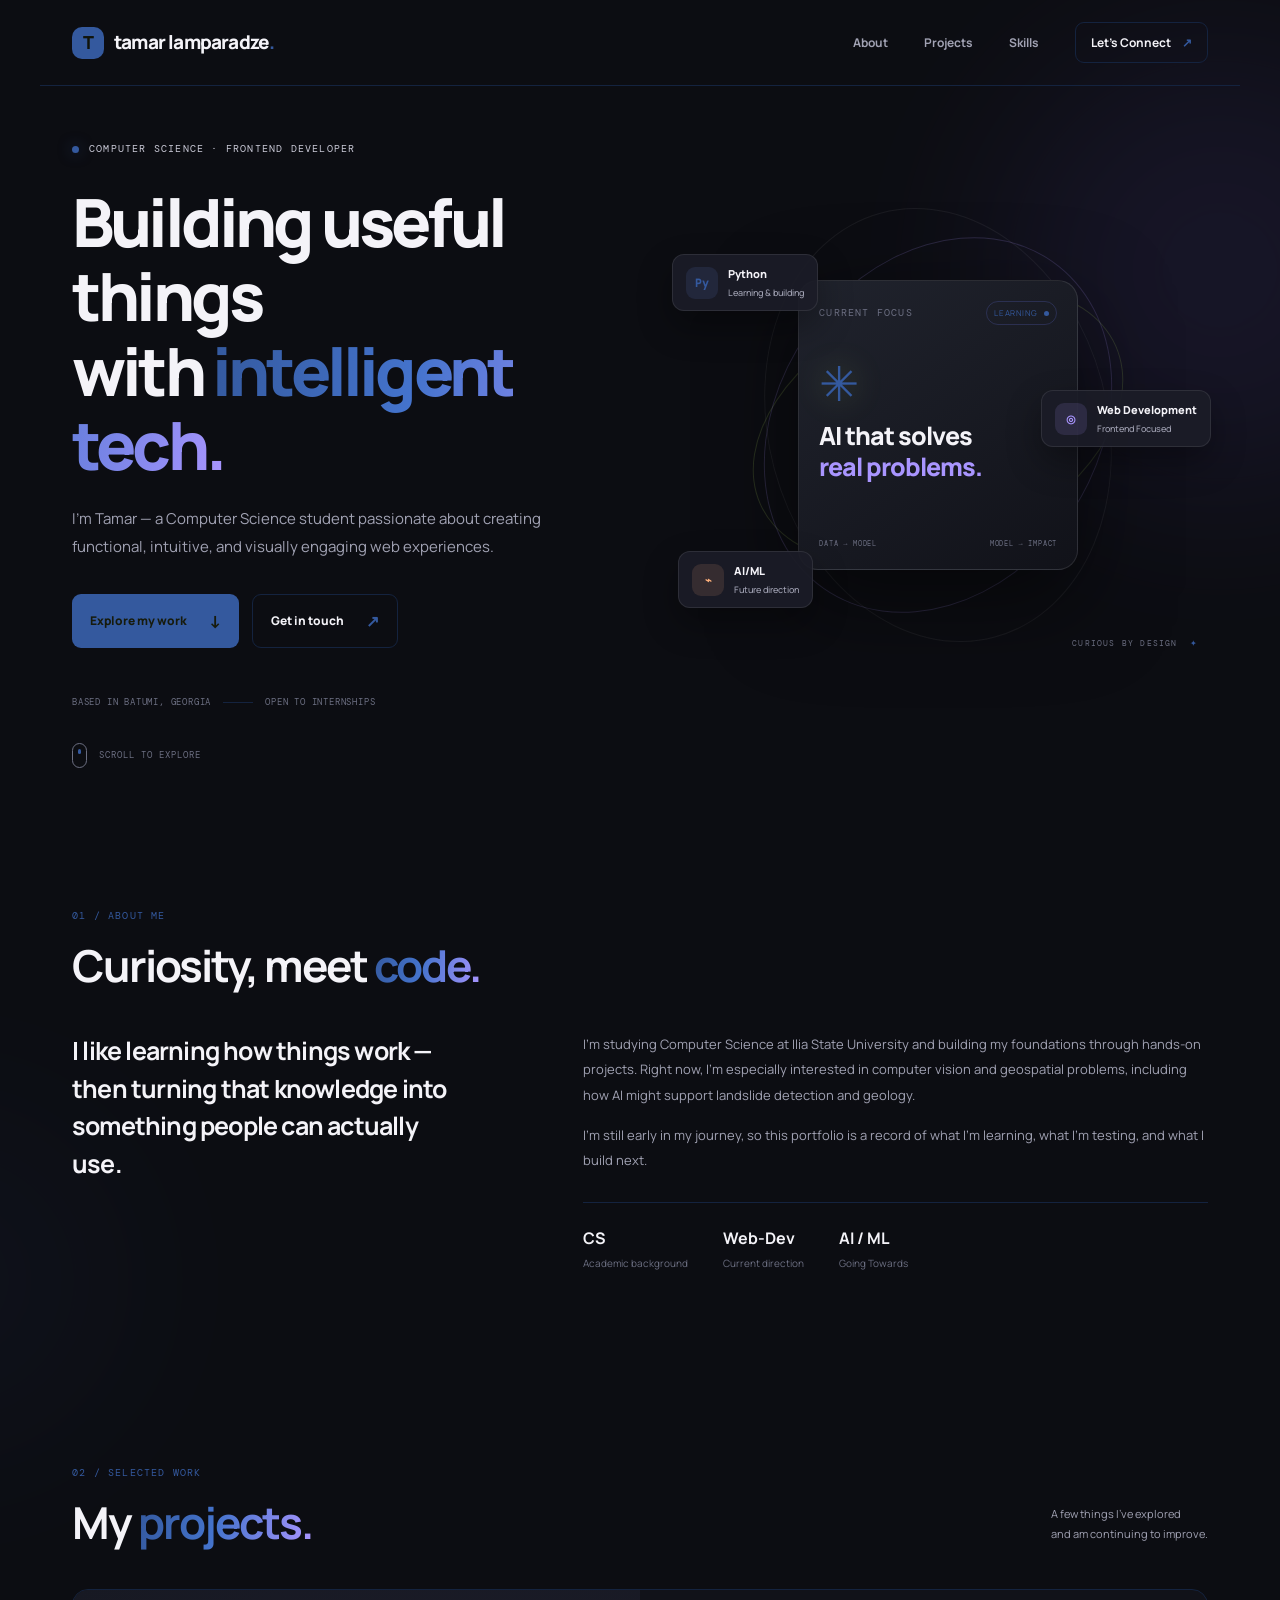
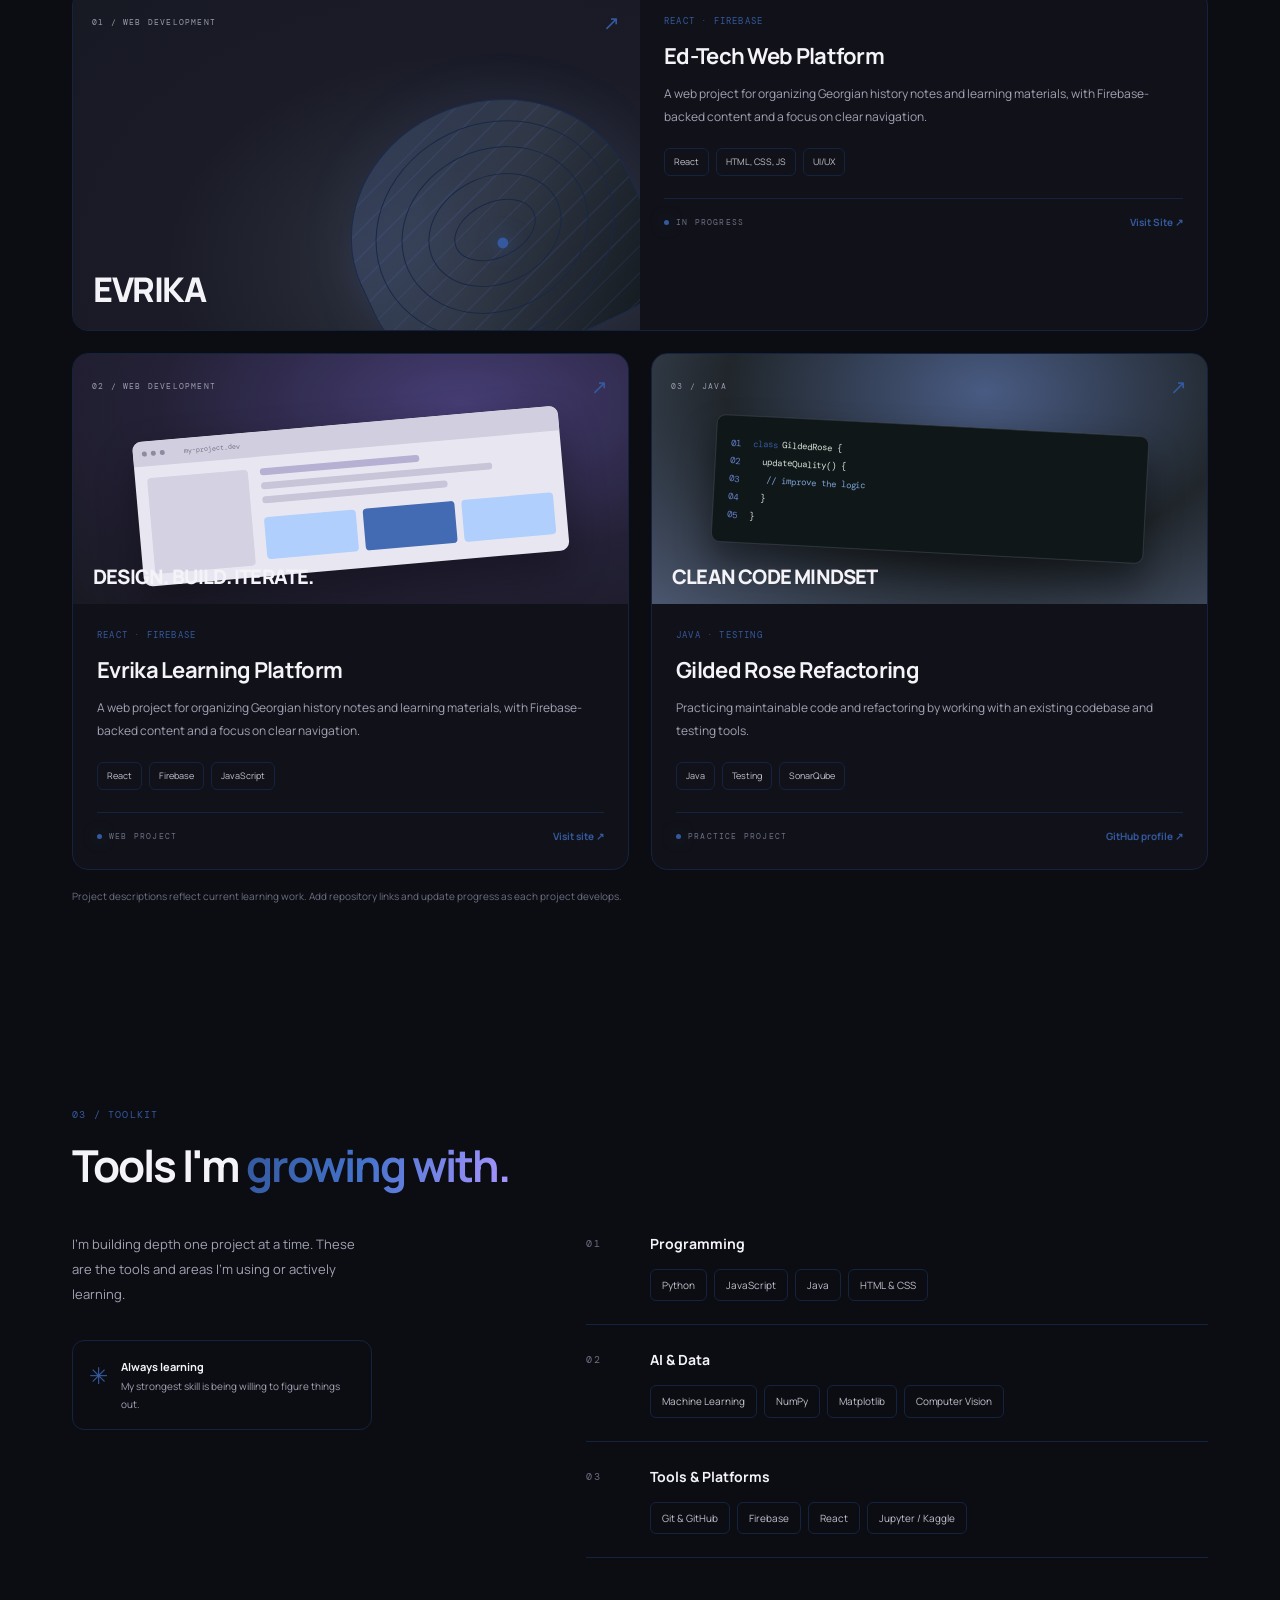
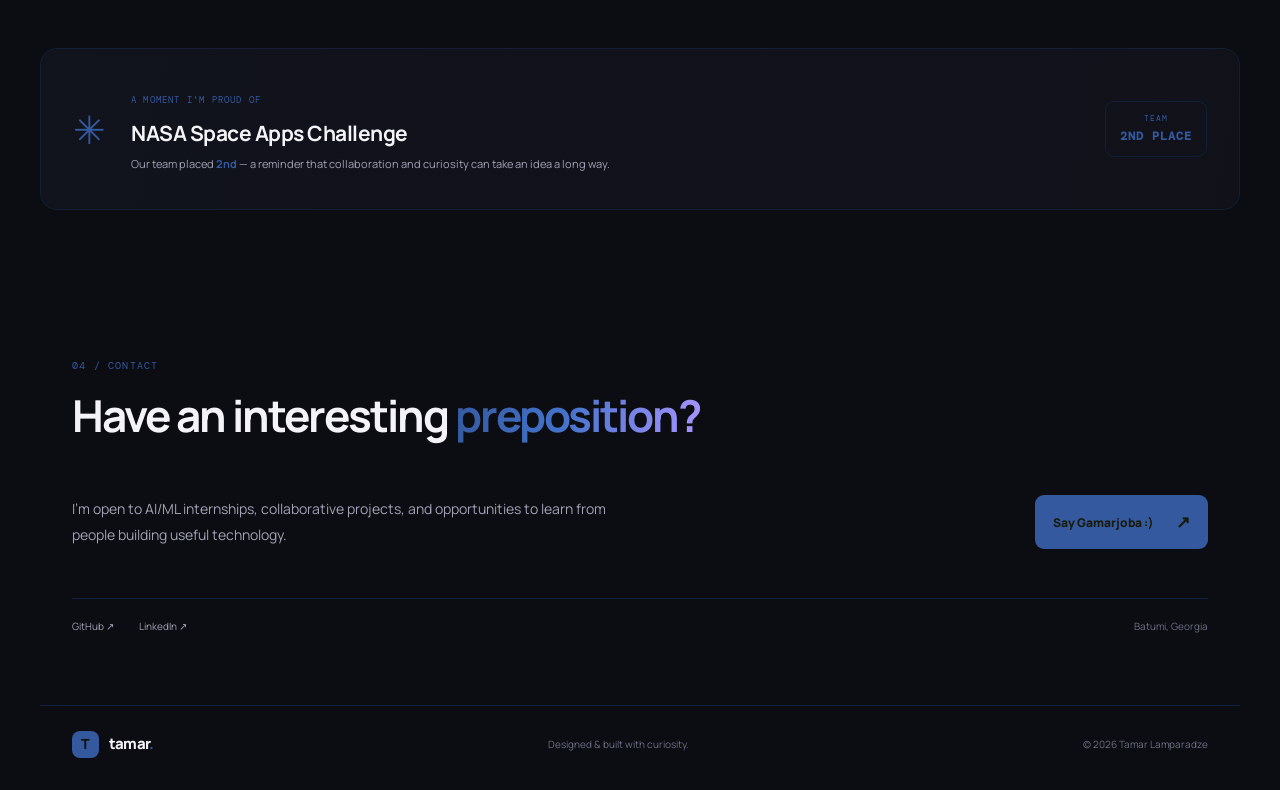
==== index.html @ fa21d1dc "first commit" ====
<!DOCTYPE html>
<html lang="en">
<head>
  <meta charset="UTF-8" />
  <meta name="viewport" content="width=device-width, initial-scale=1.0" />
  <meta name="description" content="Portfolio of Tamar Lamparadze — Computer Science student exploring AI, machine learning, and geospatial applications." />
  <title>Tamar Lamparadze Portfolio</title>
  <link rel="preconnect" href="https://fonts.googleapis.com">
  <link rel="preconnect" href="https://fonts.gstatic.com" crossorigin>
  <link href="https://fonts.googleapis.com/css2?family=DM+Mono:wght@400;500&family=Manrope:wght@400;500;600;700;800&display=swap" rel="stylesheet">
  <link rel="stylesheet" href="style.css" />
  <script src="script.js" defer></script>
</head>
<body>
  <div class="page-glow glow-one"></div>
  <div class="page-glow glow-two"></div>
  <header class="site-header">
    <a class="brand" href="#home" aria-label="Tamar Lamparadze home"><span class="brand-mark">T</span><span>tamar lamparadze<span class="brand-dot">.</span></span></a>
    <button class="menu-toggle" aria-label="Toggle navigation" aria-expanded="false">☰</button>
    <nav class="nav-links" aria-label="Main navigation">
      <a href="#about">About</a>
      <a href="#projects">Projects</a>
      <a href="#skills">Skills</a>
      <a href="#contact" class="nav-contact">Let's Connect <span>↗</span></a>
    </nav>
  </header>

  <main>
    <section class="hero section-wrap" id="home">
      <div class="hero-copy">
        <div class="eyebrow"><span class="status-dot"></span> COMPUTER SCIENCE · FRONTEND DEVELOPER </div>
        <h1>Building useful things<br>with <span class="gradient-text">intelligent tech.</span></h1>
        <p class="hero-description">I'm Tamar — a Computer Science student passionate about creating functional, intuitive, and visually engaging web experiences.</p>
        <div class="hero-actions">
          <a class="button button-primary" href="#projects">Explore my work <span>↓</span></a>
          <a class="button button-quiet" href="#contact">Get in touch <span>↗</span></a>
        </div>
        <div class="hero-meta"><span>BASED IN BATUMI, GEORGIA</span><span class="meta-line"></span><span>OPEN TO INTERNSHIPS</span></div>
      </div>
      <div class="hero-visual" aria-label="Abstract AI-inspired illustration">
        <div class="orbit orbit-a"></div><div class="orbit orbit-b"></div><div class="orbit orbit-c"></div>
        <div class="core-card">
          <div class="core-top"><span class="tiny-label">CURRENT FOCUS</span><span class="live-pill">LEARNING <i></i></span></div>
          <div class="core-symbol">✳</div>
          <div class="core-title">AI that solves<br><span>real problems.</span></div>
          <div class="core-bottom"><span>DATA → MODEL</span><span>MODEL → IMPACT</span></div>
        </div>
        <div class="float-tag tag-python"><span class="tag-icon">Py</span><span>Python<small>Learning & building</small></span></div>
        <div class="float-tag tag-ml"><span class="tag-icon tag-purple">◎</span><span>Web Development<small>Frontend Focused</small></span></div>
        <div class="float-tag tag-geo"><span class="tag-icon tag-orange">⌁</span><span>AI/ML<small>Future direction</small></span></div>
        <div class="visual-caption">CURIOUS BY DESIGN <span>✦</span></div>
      </div>
      <a class="scroll-cue" href="#about"><span></span> SCROLL TO EXPLORE</a>
    </section>

    <section class="about section-wrap section-block" id="about">
      <div class="section-heading"><span class="section-index">01 / ABOUT ME</span><h2>Curiosity, meet <span class="gradient-text">code.</span></h2></div>
      <div class="about-grid">
        <p class="about-lead">I like learning how things work — then turning that knowledge into something people can actually use.</p>
        <div class="about-detail">
          <p>I'm studying Computer Science at Ilia State University and building my foundations through hands-on projects. Right now, I'm especially interested in computer vision and geospatial problems, including how AI might support landslide detection and geology.</p>
          <p>I'm still early in my journey, so this portfolio is a record of what I'm learning, what I'm testing, and what I build next.</p>
          <div class="about-facts">
            <div>
              <strong>CS</strong>
              <span>Academic background</span>
            </div>
            <div>
              <strong>Web-Dev</strong>
              <span>Current direction</span>
            </div>
            <div>
              <strong>AI / ML</strong>
              <span>Going Towards</span>
            </div>
          </div>
        </div>
      </div>
    </section>

    <section class="projects section-wrap section-block" id="projects">
      <div class="section-heading heading-row">
        <div>
          <span class="section-index">02 / SELECTED WORK</span>
          <h2>My <span class="gradient-text">projects.</span>
          </h2>
        </div>
        <span class="heading-note">A few things I've explored<br>and am continuing to improve.</span>
      </div>
      <div class="project-grid">
        <article class="project-card project-featured">
          <div class="project-art landslide-art">
            <div class="art-top">
              <span>01 / WEB DEVELOPMENT</span>
              <span class="art-icon">↗</span>
            </div>
            <div class="terrain">
              <span></span><span></span><span></span><span></span><div class="terrain-pin">●</div></div>
            <div class="art-label">EVRIKA</div>
          </div>
          <div class="project-content">
            <div class="project-type">REACT · FIREBASE</div>
          <h3>Ed-Tech Web Platform</h3>
          <p>A web project for organizing Georgian history notes and learning materials, with Firebase-backed content and a focus on clear navigation.</p>
          <div class="chips">
            <span>React</span>
            <span>HTML, CSS, JS</span>
            <span>UI/UX</span>
          </div>
          <div class="project-footer">
            <span class="project-status"><i></i> IN PROGRESS</span>
            <a href="https://evrika.com.ge/" target="_blank" rel="noreferrer">Visit Site ↗</a>
          </div>
        </div>
        </article>
        <article class="project-card">
          <div class="project-art web-art">
            <div class="art-top">
              <span>02 / WEB DEVELOPMENT</span>
              <span class="art-icon">↗</span>
            </div>
            <div class="browser-mock">
              <div class="browser-bar"><i></i><i></i><i></i><span>my-project.dev</span>
              </div>
              <div class="browser-body">
                <div class="browser-side">
                </div><div class="browser-main"><b></b><b></b><b></b><div class="browser-blocks"><i></i><i></i><i></i></div></div>
              </div>
            </div>
            <div class="art-label small-art-label">DESIGN. BUILD. ITERATE.</div></div>
          <div class="project-content"><div class="project-type">REACT · FIREBASE</div><h3>Evrika Learning Platform</h3><p>A web project for organizing Georgian history notes and learning materials, with Firebase-backed content and a focus on clear navigation.</p><div class="chips"><span>React</span><span>Firebase</span><span>JavaScript</span></div><div class="project-footer"><span class="project-status"><i></i> WEB PROJECT</span><a href="https://evrika.com.ge" target="_blank" rel="noreferrer">Visit site ↗</a></div></div>
        </article>
        <article class="project-card">
          <div class="project-art code-art"><div class="art-top"><span>03 / JAVA</span><span class="art-icon">↗</span></div><div class="code-window"><div><span>01</span> <b>class</b> GildedRose {</div><div><span>02</span> &nbsp; updateQuality() {</div><div><span>03</span> &nbsp;&nbsp; // improve the logic</div><div><span>04</span> &nbsp; }</div><div><span>05</span> }</div></div><div class="art-label small-art-label">CLEAN CODE MINDSET</div></div>
          <div class="project-content"><div class="project-type">JAVA · TESTING</div><h3>Gilded Rose Refactoring</h3><p>Practicing maintainable code and refactoring by working with an existing codebase and testing tools.</p><div class="chips"><span>Java</span><span>Testing</span><span>SonarQube</span></div><div class="project-footer"><span class="project-status"><i></i> PRACTICE PROJECT</span><a href="https://github.com" target="_blank" rel="noreferrer">GitHub profile ↗</a></div></div>
        </article>
      </div>
      <p class="project-disclaimer">Project descriptions reflect current learning work. Add repository links and update progress as each project develops.</p>
    </section>

    <section class="skills section-wrap section-block" id="skills">
      <div class="section-heading"><span class="section-index">03 / TOOLKIT</span><h2>Tools I'm <span class="gradient-text">growing with.</span></h2></div>
      <div class="skills-layout">
        <div class="skill-intro"><p>I'm building depth one project at a time. These are the tools and areas I'm using or actively learning.</p><div class="skill-note"><span>✳</span><p><strong>Always learning</strong><br>My strongest skill is being willing to figure things out.</p></div></div>
        <div class="skill-groups">
          <div class="skill-group"><span class="skill-number">01</span><div><h3>Programming</h3><div class="skill-list"><span>Python</span><span>JavaScript</span><span>Java</span><span>HTML & CSS</span></div></div></div>
          <div class="skill-group"><span class="skill-number">02</span><div><h3>AI & Data</h3><div class="skill-list"><span>Machine Learning</span><span>NumPy</span><span>Matplotlib</span><span>Computer Vision</span></div></div></div>
          <div class="skill-group"><span class="skill-number">03</span><div><h3>Tools & Platforms</h3><div class="skill-list"><span>Git & GitHub</span><span>Firebase</span><span>React</span><span>Jupyter / Kaggle</span></div></div></div>
        </div>
      </div>
    </section>

    <section class="highlight section-wrap">
      <div class="highlight-star">✳</div><div><span class="section-index">A MOMENT I'M PROUD OF</span><h2>NASA Space Apps Challenge</h2><p>Our team placed <strong>2nd</strong> — a reminder that collaboration and curiosity can take an idea a long way.</p></div><div class="highlight-badge">TEAM<br><strong>2ND PLACE</strong></div>
    </section>

    <section class="contact section-wrap section-block" id="contact">
      <div class="section-heading">
        <span class="section-index">04 / CONTACT</span>
        <h2>Have an interesting <span class="gradient-text">preposition?</span></h2></div>
      <div class="contact-row">
        <p>I'm open to AI/ML internships, collaborative projects, and opportunities to learn from people building useful technology.</p>
        <a class="button button-primary" id="email-link" href="mailto:YOUR_EMAIL@example.com">Say Gamarjoba :) <span>↗</span></a>
      </div>
      <div class="contact-links">
        <a href="https://github.com/J1bomng0" target="_blank" rel="noreferrer">GitHub ↗</a>
        <a href="linkedin.com/in/tamar-lamparadze-7714b3297" target="_blank" rel="noreferrer">LinkedIn ↗</a>
        <span>Batumi, Georgia</span>
      </div>
    </section>
  </main>
  <footer class="site-footer">
    <a class="brand" href="#home">
      <span class="brand-mark">T</span>
      <span>tamar<span class="brand-dot">.</span></span>
    </a>
    <span>Designed & built with curiosity.</span>
    <span>© <span id="year"></span> Tamar Lamparadze</span>
  </footer>
</body>
</html>
---- style.css ----
:root{
    --bg:#0c0d12;
    --panel:#14161e;
    --panel2:#191b25;
    --text:#f4f3f8;
    --muted:#a1a2b3;
    --faint:#6c6f82;
    --line:#14233f;
    --lime:#34599e;
    --purple:#a995ff;
    --orange:#ffb17c;
    --font:'Manrope',sans-serif;
    --mono:'DM Mono',monospace
}

* {
    box-sizing:border-box
}

html{
    scroll-behavior:smooth;
    scroll-padding-top:90px
}

body{
    margin:0;
    background:var(--bg);
    color:var(--text);
    font-family:var(--font);
    line-height:1.65;
    overflow-x:hidden
}

a{
    color:inherit;
    text-decoration:none
}

.page-glow{
    position:absolute;
    pointer-events:none;
    filter:blur(90px);
    opacity:.12;
    border-radius:50%;
    z-index:-1
}

.glow-one{
    width:440px;
    height:440px;
    background:#6551bb;
    top:50px;
    right:-160px
}

.glow-two{
    width:360px;
    height:360px;
    background:#34599e;
    top:1100px;
    left:-230px;
    opacity:.06
}

.site-header{
    height:86px;
    max-width:1200px;
    padding:0 32px;
    margin:auto;
    display:flex;
    align-items:center;
    justify-content:space-between;
    border-bottom:1px solid var(--line);
    position:relative;
    z-index:5
}

.brand{
    display:flex;
    align-items:center;
    gap:10px;
    font-size:19px;
    font-weight:800;
    letter-spacing:-.8px
}

.brand-mark{
    display:grid;
    place-items:center;
    width:32px;
    height:32px;
    background:var(--lime);
    color:#11140a;
    border-radius:10px;
    font-size:18px
}

.brand-dot{
    color:var(--lime)
}

.nav-links{
    display:flex;
    align-items:center;
    gap:36px;
    font-size:12px;
    color:var(--muted);
    font-weight:700
}

.nav-links a{
    transition:color .2s
}

.nav-links a:hover,.contact-links a:hover{
    color:var(--lime)
}

.nav-contact{
    padding:10px 15px;
    border:1px solid var(--line);
    border-radius:9px;
    color:var(--text)!important
}

.nav-contact span{
    color:var(--lime);
    margin-left:9px
}

.menu-toggle{
    display:none;
    background:none;
    color:white;
    border:0;
    font-size:23px
}

.section-wrap{
    max-width:1200px;
    margin:0 auto;
    padding-left:32px;
    padding-right:32px
}

.hero{
    min-height:660px;
    display:grid;
    grid-template-columns:1.05fr .95fr;
    align-items:center;
    position:relative;
    padding-top:55px;
    padding-bottom:85px
}

.eyebrow,.section-index,.hero-meta,.tiny-label,.core-bottom,.visual-caption,.art-top,.project-type,.project-status,.skill-number{
    font-family:var(--mono);
    font-size:10px;
    letter-spacing:1.2px
}

.eyebrow{
    display:flex;
    align-items:center;
    gap:10px;
    color:#c8c8d5
}

.status-dot,.project-status i{
    width:7px;
    height:7px;
    border-radius:50%;
    background:var(--lime);
    display:inline-block;
    box-shadow:0 0 14px #1d3157;
}

.hero h1{
    font-size:clamp(43px,5.2vw,69px);
    line-height:1.12;
    letter-spacing:-3.8px;
    margin:27px 0 22px;
    font-weight:800
}

.gradient-text{
    background:linear-gradient(100deg,var(--lime),#4473cc 45%,var(--purple));
    -webkit-background-clip:text;
    background-clip:text;
    color:transparent
}

.hero-description{
    max-width:520px;
    color:var(--muted);
    font-size:15px;
    line-height:1.9
}

.hero-actions{
    display:flex;
    gap:13px;
    margin-top:32px
}

.button{
    display:inline-flex;
    align-items:center;
    justify-content:center;
    gap:22px;
    padding:13px 18px;
    border-radius:9px;
    font-size:12px;
    font-weight:800;
    transition:transform .2s,background .2s
}

.button:hover{
    transform:translateY(-3px)
}

.button-primary{
    background:var(--lime);
    color:#171b0c
}

.button-primary span{
    font-size:17px
}

.button-quiet{
    border:1px solid var(--line);
    color:var(--text)
}

.button-quiet span{
    color:var(--lime);
    font-size:16px
}

.hero-meta{
    display:flex;
    align-items:center;
    gap:12px;
    color:var(--faint);
    margin-top:47px;
    font-size:9px;
    letter-spacing:.8px
}

.meta-line{
    width:30px;
    height:1px;
    background:var(--line)
}

.hero-visual{
    height:450px;
    position:relative;
    display:grid;
    place-items:center
}

.orbit{
    position:absolute;
    border:1px solid rgba(201,243,107,.15);
    border-radius:50%;
    transform:rotate(-24deg)
}

.orbit-a{
    width:390px;
    height:250px
}

.orbit-b{
    width:320px;
    height:400px;
    transform:rotate(35deg);
    border-color:rgba(169,149,255,.18)
}

.orbit-c{
    width:440px;
    height:340px;
    transform:rotate(75deg);
    border-color:rgba(255,255,255,.06)
}

.core-card{
    position:relative;
    z-index:1;
    width:280px;
    height:290px;
    padding:20px;
    background:linear-gradient(145deg,#20232d,#111219);
    border:1px solid #ffffff1a;
    border-radius:20px;
    box-shadow:0 30px 90px #0008;
    display:flex;
    flex-direction:column
}

.core-top,.core-bottom{
    display:flex;
    justify-content:space-between;
    align-items:center;
    color:var(--faint);
    font-size:8px;
    letter-spacing:.8px
}

.live-pill{
    color:var(--lime);
    border:1px solid #6b79f335;
    border-radius:20px;
    padding:4px 7px
}

.live-pill i{
    display:inline-block;
    width:5px;
    height:5px;
    background:var(--lime);
    border-radius:50%;
    margin-left:4px
}

.core-symbol{
    font-size:48px;
    color:var(--lime);
    line-height:1;
    margin-top:34px;
    text-shadow:0 0 35px #c9f36b50
}

.core-title{
    font-size:25px;
    line-height:1.25;
    font-weight:800;
    letter-spacing:-1px;
    margin-top:13px
}

.core-title span{
    color:var(--purple)
}

.core-bottom{
    margin-top:auto;
    font-size:7px
}

.float-tag{
    position:absolute;
    z-index:2;
    display:flex;
    align-items:center;
    gap:10px;
    padding:10px 13px;
    background:#1b1d27ed;
    border:1px solid #ffffff16;
    border-radius:12px;
    box-shadow:0 15px 35px #0005;
    font-size:11px;
    font-weight:800;
    white-space:nowrap
}

.float-tag small {
     display:block;
    font-size:9px;
    color:var(--muted);
    font-weight:500;
    margin-top:2px
}
.tag-icon {
     display:grid;
    place-items:center;
    width:32px;
    height:32px;
    border-radius:9px;
    background:#6b96f31c;
    color:var(--lime);
    font-family:var(--mono)
}
.tag-purple {
     background:#a995ff22;
    color:var(--purple)
}
.tag-orange {
    background:#ffb17c20;
    color:var(--orange)
}
.tag-python {
     top:54px;
    left:4px
}
.tag-ml {
     right:-3px;
    top:190px
}
.tag-geo {
     bottom:42px;
    left:10px
}
.visual-caption {
     position:absolute;
    bottom:0;
    right:10px;
    color:var(--faint);
    font-size:8px
}
.visual-caption span {
     color:var(--lime);
    margin-left:6px
}
.scroll-cue {
    position:absolute;
    bottom:27px;
    left:32px;
    display:flex;
    align-items:center;
    gap:12px;
    font:9px var(--mono);
    letter-spacing:1px;
    color:var(--faint)
}
.scroll-cue span {
    height:25px;
    width:15px;
    border:1px solid #6c6f82;
    border-radius:10px;
    position:relative
}
.scroll-cue span:after {
    content:"";
    position:absolute;
    top:5px;
    left:5px;
    width:3px;
    height:5px;
    background:var(--lime);
    border-radius:2px
}
.section-block {
    padding-top:105px;
    padding-bottom:80px
}
.section-heading {
    margin-bottom:40px
}
.section-index {
    color:var(--lime);
    font-size:10px
}
.section-heading h2 {
    font-size:clamp(30px,4vw,44px);
    letter-spacing:-2px;
    line-height:1.2;
    margin:13px 0 0
}
.about-grid {
    display:grid;
    grid-template-columns:.8fr 1.2fr;
    gap:95px
}
.about-lead {
    font-size:25px;
    line-height:1.5;
    letter-spacing:-.8px;
    font-weight:700;
    margin:0;
    max-width:390px
}
.about-detail p,.skill-intro>p {
    font-size:13px;
    color:var(--muted);
    line-height:1.95;
    margin:0 0 15px
}
.about-facts {
    display:flex;
    gap:35px;
    margin-top:28px;
    padding-top:22px;
    border-top:1px solid var(--line)
}
.about-facts div {
    display:flex;
    flex-direction:column;
    gap:4px
}
.about-facts strong {
    font-size:16px
}
.about-facts span {
    font-size:10px;
    color:var(--faint)
}
.heading-row {
    display:flex;
    align-items:end;
    justify-content:space-between
}
.heading-note {
    font-size:11px;
    color:var(--muted);
    line-height:1.8;
    margin-bottom:5px
}
.project-grid {
    display:grid;
    grid-template-columns:repeat(2,minmax(0,1fr));
    gap:22px
}
.project-card {
    border:1px solid var(--line);
    background:#111219;
    border-radius:16px;
    overflow:hidden;
    transition:transform .25s,border-color .25s
}
.project-card:hover {
    transform:translateY(-5px);
    border-color:#1d3053;
}
.project-featured {
    grid-column:span 2;
    display:grid;
    grid-template-columns:1fr 1fr
}
.project-art {
    height:250px;
    position:relative;
    overflow:hidden;
    padding:19px;
    background:#191b24
}
.project-featured .project-art {
    height:100%;
    min-height:340px
}
.art-top {
    display:flex;
    align-items:center;
    justify-content:space-between;
    color:#999bad;
    font-size:8px;
    position:relative;
    z-index:2
}
.art-icon {
    font:20px var(--font);
    color:var(--lime)
}
.landslide-art {
    background:radial-gradient(ellipse at 70% 80%,#404863 0,#272b36 24%,#1a1b27 54%,#171923 100%)
}
.terrain {
    position:absolute;
    width:290px;
    height:260px;
    right:0;
    bottom:-30px;
    transform:rotate(-25deg);
    border:1px solid #1a2b4d;
    border-radius:48% 52% 20% 40%;
    background:repeating-linear-gradient(160deg,transparent 0 17px,#6b7ff318 18px 19px),linear-gradient(135deg,#6b96f335,#303847 50%,#11171b);
    box-shadow:0 0 60px #6b84f315
}
.terrain span {
    position:absolute;
    display:block;
    border:1px solid #192846;
    border-radius:50%;
    inset:22px
}
.terrain span:nth-child(2) {
    inset:48px
}
.terrain span:nth-child(3) {
    inset:75px
}
.terrain span:nth-child(4) {
    inset:101px
}
.terrain-pin {
    position:absolute;
    top:47%;
    left:48%;
    color:var(--lime);
    font-size:25px;
    text-shadow:0 0 20px var(--lime)
}
.art-label {
    position:absolute;
    bottom:22px;
    left:20px;
    font-size:30px;
    line-height:1.1;
    letter-spacing:-1.5px;
    font-weight:800
}
.project-featured .art-label {
    font-size:34px
}
.project-content {
    padding:24px
}
.project-type {
    color:var(--lime);
    font-size:9px
}
.project-content h3 {
    font-size:22px;
    letter-spacing:-.7px;
    margin:9px 0
}
.project-content p {
    font-size:12px;
    line-height:1.9;
    color:var(--muted);
    margin:0 0 19px
}
.chips,.skill-list {
    display:flex;
    gap:7px;
    flex-wrap:wrap
}
.chips span,.skill-list span {
    padding:6px 9px;
    border:1px solid var(--line);
    border-radius:6px;
    font-size:9px;
    color:#c0c1ce
}
.project-footer {
    border-top:1px solid var(--line);
    margin-top:22px;
    padding-top:15px;
    display:flex;
    align-items:center;
    justify-content:space-between;
    font-size:10px
}
.project-status {
    display:flex;
    align-items:center;
    gap:7px;
    color:var(--faint);
    font-size:8px
}
.project-status i {
    width:5px;
    height:5px
}
.project-footer a {
    color:var(--lime);
    font-weight:700
}
.web-art {
    background:radial-gradient(ellipse at 70% 20%,#463e75,#242137 55%,#191923)
}
.browser-mock {
    position:absolute;
    left:50%;
    top:54%;
    transform:translate(-50%,-45%) rotate(-5deg);
    width:77%;
    height:145px;
    border-radius:9px;
    background:#e8e7f1;
    box-shadow:0 18px 40px #0005;
    overflow:hidden
}
.browser-bar {
    height:25px;
    background:#d1cfdf;
    display:flex;
    align-items:center;
    gap:4px;
    padding:0 9px
}
.browser-bar i {
    height:5px;
    width:5px;
    border-radius:50%;
    background:#8d8ba0
}
.browser-bar span {
    font:7px var(--mono);
    color:#77758c;
    margin-left:15px
}
.browser-body {
    display:flex;
    height:calc(100% - 25px);
    padding:12px;
    gap:12px
}
.browser-side {
    width:25%;
    border-radius:4px;
    background:#d3d1e2
}
.browser-main {
    flex:1
}
.browser-main b {
    display:block;
    height:7px;
    width:55%;
    background:#b6b0d3;
    margin-bottom:7px;
    border-radius:5px
}
.browser-main b:nth-child(2) {
    width:80%;
    background:#c8c5d9
}
.browser-main b:nth-child(3) {
    width:64%;
    background:#c8c5d9
}
.browser-blocks {
    display:flex;
    gap:7px;
    margin-top:14px
}
.browser-blocks i {
    height:42px;
    flex:1;
    background:#b1cffc;
    border-radius:4px
}
.browser-blocks i:nth-child(2) {
    background:#436bb4;
}
.small-art-label {
    font-size:20px;
    letter-spacing:-.8px;
    bottom:16px
}
.code-art {
    background:radial-gradient(ellipse at 60% 15%,#495b83,#20262b 55%,#4b5770)
}
.code-window {
    position:absolute;
    left:50%;
    top:54%;
    transform:translate(-50%,-50%) rotate(3deg);
    width:78%;
    padding:18px 14px;
    background:#101718;
    border:1px solid #a9b8d530;
    border-radius:9px;
    box-shadow:0 20px 35px #0006;
    font:9px/2 var(--mono);
    color:#d7dfd9
}
.code-window span {
    color:#6681ce;
    margin-right:7px
}
.code-window b {
    color:var(--lime);
    font-weight:400
}
.code-window div:nth-child(3) {
    color:#7ca2d4
}
.project-disclaimer {
    font-size:10px;
    color:var(--faint);
    margin-top:18px
}
.skills-layout {
    display:grid;
    grid-template-columns:.8fr 1.2fr;
    gap:100px
}
.skill-intro>p {
    max-width:300px
}
.skill-note {
    display:flex;
    align-items:flex-start;
    gap:13px;
    margin-top:32px;
    padding:16px;
    border:1px solid var(--line);
    border-radius:12px;
    max-width:300px
}
.skill-note>span {
    color:var(--lime);
    font-size:23px
}
.skill-note p {
    margin:0;
    font-size:10px;
    color:var(--muted);
    line-height:1.8
}
.skill-note strong {
    font-size:11px;
    color:var(--text)
}
.skill-group {
    display:grid;
    grid-template-columns:50px 1fr;
    gap:14px;
    padding:23px 0;
    border-bottom:1px solid var(--line)
}
.skill-group:first-child {
    padding-top:0
}
.skill-number {
    color:var(--faint);
    padding-top:4px
}
.skill-group h3 {
    font-size:14px;
    margin:0 0 14px
}
.skill-list span {
    font-size:10px;
    padding:7px 11px
}
.highlight {
    display:flex;
    align-items:center;
    gap:25px;
    padding-top:35px;
    padding-bottom:35px;
    margin-top:10px;
    margin-bottom:35px;
    border:1px solid #121f36;
    border-radius:17px;
    background:linear-gradient(100deg,#6b84f30c,#a095ff08)
}
.highlight-star {
    font-size:39px;
    color:var(--lime)
}
.highlight .section-index {
    font-size:9px
}
.highlight h2 {
    font-size:21px;
    margin:5px 0;
    letter-spacing:-.5px
}
.highlight p {
    font-size:11px;
    color:var(--muted);
    margin:0
}
.highlight p strong {
    color:var(--lime)
}
.highlight-badge {
    margin-left:auto;
    border:1px solid #121f36;
    color:var(--lime);
    border-radius:9px;
    padding:10px 14px;
    text-align:center;
    font:8px/1.7 var(--mono);
    letter-spacing:1px;
    white-space:nowrap
}
.highlight-badge strong {
    font-size:12px
}
.contact {
    padding-bottom:70px
}
.contact-row {
    display:flex;
    align-items:center;
    justify-content:space-between;
    gap:30px
}
.contact-row p {
    font-size:14px;
    color:var(--muted);
    max-width:570px;
    line-height:1.9
}
.contact-links {
    display:flex;
    gap:25px;
    align-items:center;
    border-top:1px solid var(--line);
    margin-top:35px;
    padding-top:19px;
    font-size:10px;
    color:var(--muted)
}
.contact-links span {
    margin-left:auto;
    color:var(--faint)
}
.site-footer {
    max-width:1200px;
    margin:auto;
    padding:25px 32px 32px;
    border-top:1px solid var(--line);
    display:flex;
    align-items:center;
    justify-content:space-between;
    color:var(--faint);
    font-size:10px
}
.site-footer .brand {
    font-size:15px;
    color:var(--text)
}
.site-footer .brand-mark {
    width:27px;
    height:27px;
    font-size:14px;
    border-radius:8px
}
@media(max-width:850px) {
    .hero {
        grid-template-columns:1fr;
        padding-top:80px
    }
    .hero-visual {
        margin-top:25px;
        height:420px
    }
    .hero-copy {
        max-width:650px
    }
    .scroll-cue {
        display:none
    }
    .about-grid,.skills-layout {
        gap:45px
    }
    .project-featured {
        grid-template-columns:1fr
    }
    .project-featured .project-art {
        min-height:290px
    }
    .project-featured .project-content {
        padding:24px
    }
    .section-block {
        padding-top:80px
    }
    .tag-python {
        left:5%
    }
    .tag-geo {
        left:7%
    }
    .tag-ml {
        right:3%
    }
    
}
@media(max-width:600px) {
    .site-header {
        height:70px;
        padding:0 20px
    }
    .menu-toggle {
        display:block
    }
    .nav-links {
        display:none;
        position:absolute;
        top:69px;
        left:0;
        right:0;
        padding:20px;
        background:#111219;
        border-bottom:1px solid var(--line);
        flex-direction:column;
        gap:20px;
        align-items:stretch
    }
    .nav-links.open {
        display:flex
    }
    .nav-contact {
        text-align:center
    }
    .section-wrap {
        padding-left:20px;
        padding-right:20px
    }
    .hero {
        padding-top:60px;
        padding-bottom:55px;
        min-height:auto
    }
    .hero h1 {
        font-size:43px;
        letter-spacing:-2.4px
    }
    .hero-description {
        font-size:13px
    }
    .hero-meta {
        font-size:7px;
        gap:7px;
        flex-wrap:wrap
    }
    .hero-visual {
        height:360px;
        margin-top:35px
    }
    .core-card {
        transform:scale(.86)
    }
    .orbit-a {
        width:290px;
        height:210px
    }
    .orbit-b {
        width:260px;
        height:330px
    }
    .orbit-c {
        width:310px;
        height:280px
    }
    .float-tag {
        padding:8px 9px;
        font-size:9px;
        gap:7px
    }
    .float-tag small {
        font-size:8px
    }
    .tag-icon {
        width:27px;
        height:27px
    }
    .tag-python {
        top:15px;
        left:0
    }
    .tag-ml {
        right:-5px;
        top:160px
    }
    .tag-geo {
        bottom:20px;
        left:0
    }
    .visual-caption {
        right:0;
        font-size:7px
    }
    .hero-actions {
        flex-wrap:wrap
    }
    .section-block {
        padding-top:65px;
        padding-bottom:55px
    }
    .section-heading {
        margin-bottom:28px
    }
    .section-heading h2 {
        font-size:32px;
        letter-spacing:-1.5px
    }
    .about-grid,.skills-layout {
        grid-template-columns:1fr;
        gap:25px
    }
    .about-lead {
        font-size:22px
    }
    .about-facts {
        gap:18px;
        justify-content:space-between
    }
    .about-facts span {
        font-size:9px
    }
    .heading-row {
        align-items:flex-start;
        gap:15px;
        flex-direction:column
    }
    .heading-note br {
        display:none
    }
    .project-grid {
        grid-template-columns:1fr;
        gap:15px
    }
    .project-featured {
        grid-column:auto;
        display:block
    }
    .project-featured .project-art {
        min-height:260px;
        height:260px
    }
    .project-content {
        padding:20px
    }
    .project-content h3 {
        font-size:20px
    }
    .project-art {
        height:225px
    }
    .highlight {
        margin-left:20px;
        margin-right:20px;
        padding:22px 17px;
        gap:13px;
        align-items:flex-start
    }
    .highlight-star {
        font-size:27px
    }
    .highlight h2 {
        font-size:17px
    }
    .highlight p {
        font-size:10px
    }
    .highlight-badge {
        padding:7px 9px;
        font-size:7px
    }
    .contact-row {
        align-items:flex-start;
        flex-direction:column;
        gap:10px
    }
    .contact-row p {
        font-size:12px
    }
    .contact-links {
        gap:16px;
        flex-wrap:wrap
    }
    .contact-links span {
        width:100%;
        margin:0
    }
    .site-footer {
        padding:22px 20px;
        gap:12px;
        flex-wrap:wrap
    }
    .site-footer>span:nth-child(2) {
        display:none
    }
    
}
@media(prefers-reduced-motion:reduce) {
    html {
        scroll-behavior:auto
    }
    *,*:before,*:after {
        transition:none!important
    }
    
}
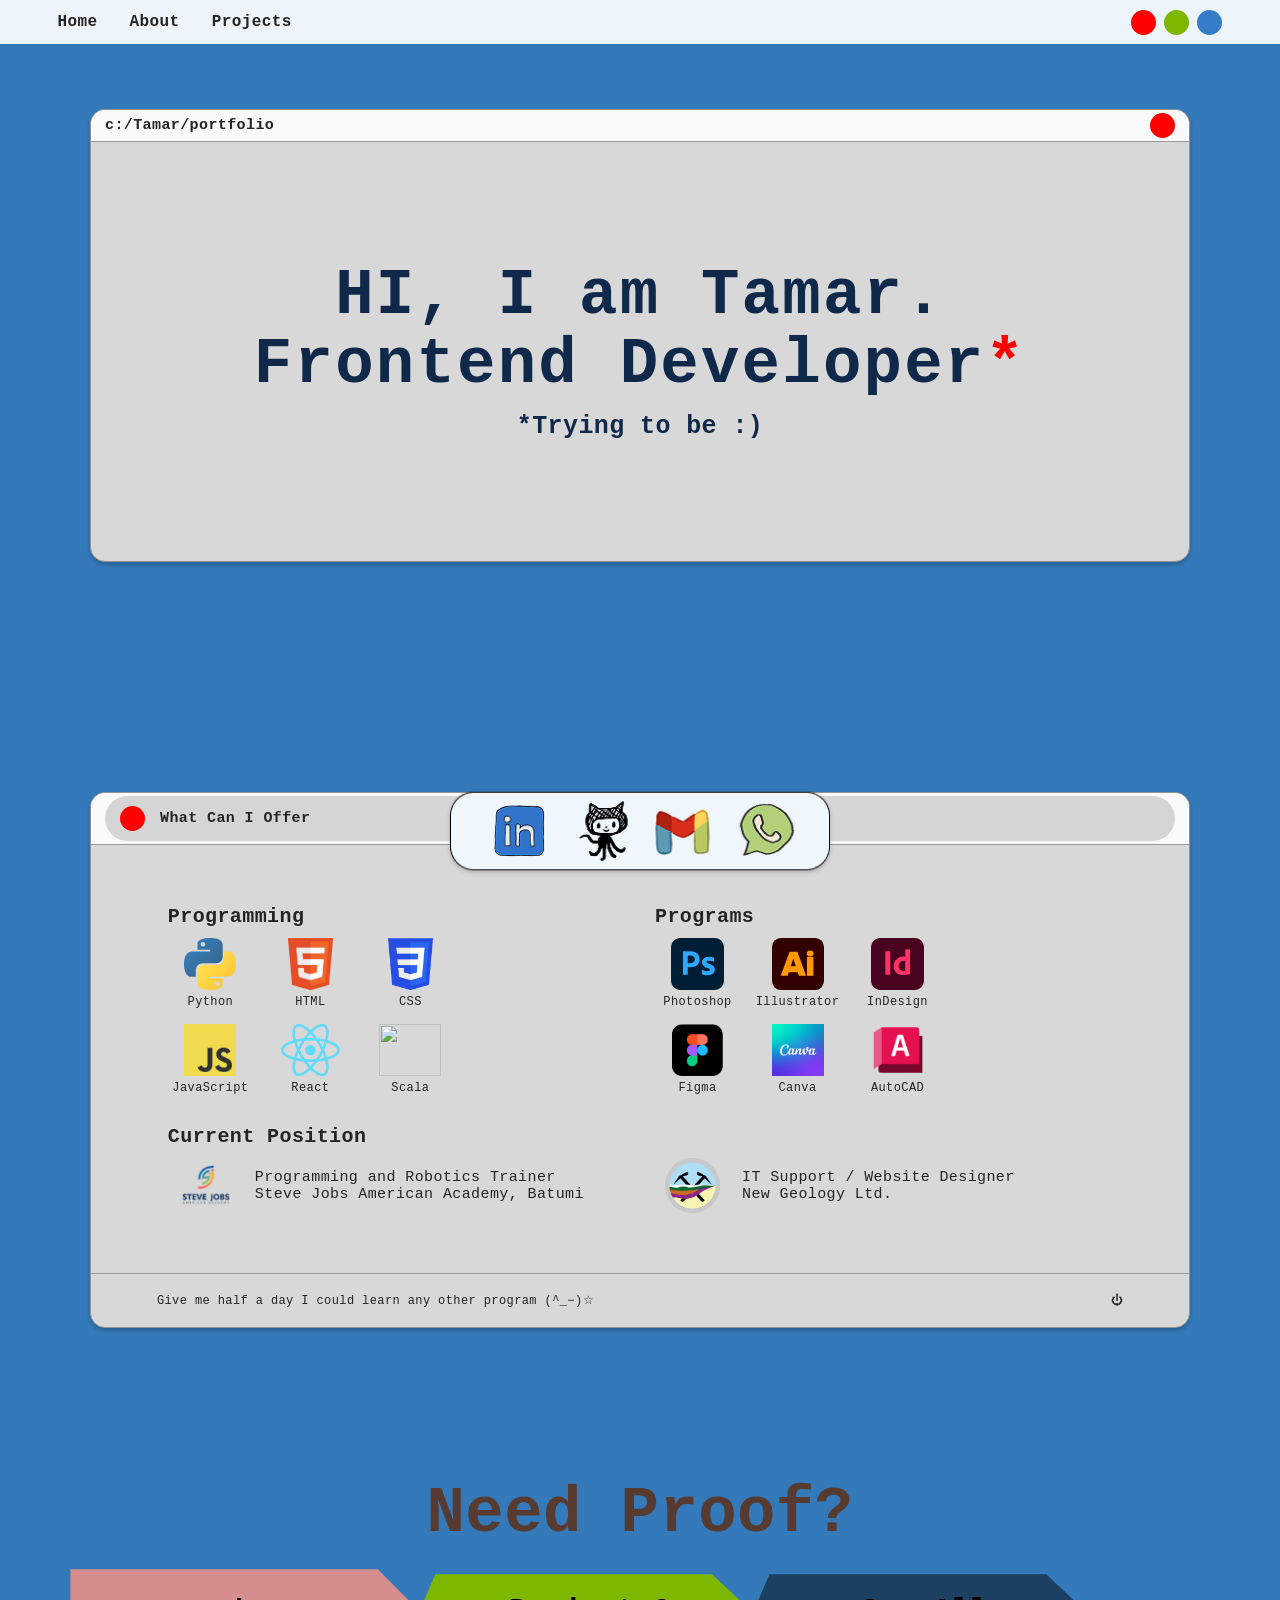
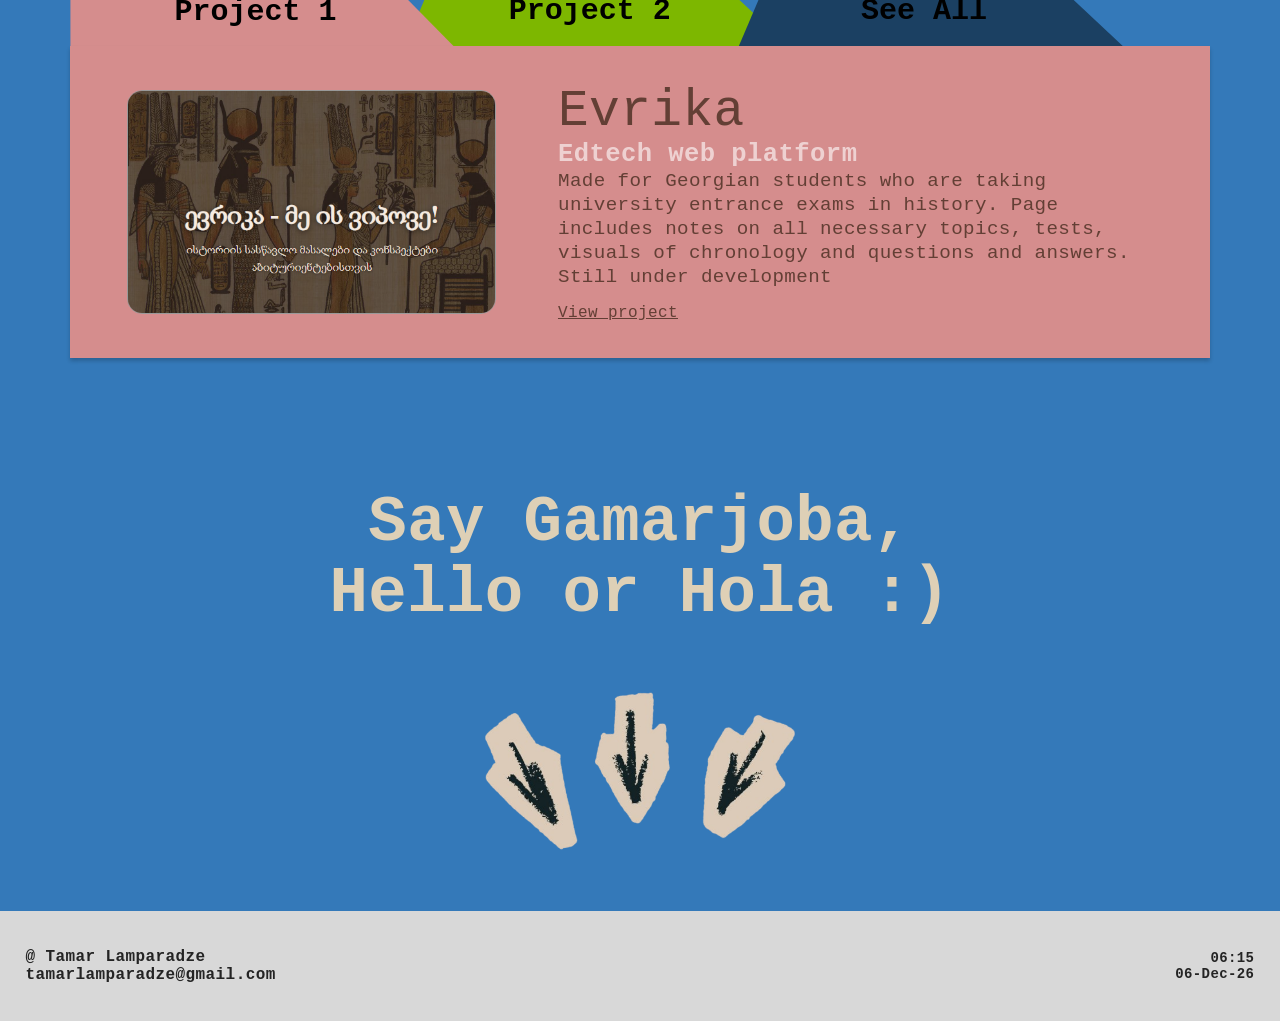
==== commit 087623ea: "first commit" ====
--- a/index.html
+++ b/index.html
@@ -1,181 +1,150 @@
 <!DOCTYPE html>
 <html lang="en">
 <head>
-  <meta charset="UTF-8" />
-  <meta name="viewport" content="width=device-width, initial-scale=1.0" />
-  <meta name="description" content="Portfolio of Tamar Lamparadze — Computer Science student exploring AI, machine learning, and geospatial applications." />
-  <title>Tamar Lamparadze Portfolio</title>
-  <link rel="preconnect" href="https://fonts.googleapis.com">
-  <link rel="preconnect" href="https://fonts.gstatic.com" crossorigin>
-  <link href="https://fonts.googleapis.com/css2?family=DM+Mono:wght@400;500&family=Manrope:wght@400;500;600;700;800&display=swap" rel="stylesheet">
-  <link rel="stylesheet" href="style.css" />
-  <script src="script.js" defer></script>
+    <meta charset="UTF-8">
+    <meta name="viewport" content="width=device-width, initial-scale=1.0">
+    <title>Tamar - Portfolio</title>
+    <link rel="stylesheet" href="style.css">
+    <script src="script.js" defer></script>
 </head>
 <body>
-  <div class="page-glow glow-one"></div>
-  <div class="page-glow glow-two"></div>
-  <header class="site-header">
-    <a class="brand" href="#home" aria-label="Tamar Lamparadze home"><span class="brand-mark">T</span><span>tamar lamparadze<span class="brand-dot">.</span></span></a>
-    <button class="menu-toggle" aria-label="Toggle navigation" aria-expanded="false">☰</button>
-    <nav class="nav-links" aria-label="Main navigation">
-      <a href="#about">About</a>
-      <a href="#projects">Projects</a>
-      <a href="#skills">Skills</a>
-      <a href="#contact" class="nav-contact">Let's Connect <span>↗</span></a>
-    </nav>
-  </header>
+    <header class="nav">
+        <nav>
+            <a href="#home">Home</a>
+            <a href="#about">About</a>
+            <a href="#projects">Projects</a>
+        </nav>
+        <div class="lights">
+            <i></i>
+            <i></i>
+            <i></i>
+        </div>
+    </header>
+    <main>
+        <section id="home" class="hero">
+            <div class="window">
+                <div class="titlebar">c:/Tamar/portfolio <span class="dot"></span></div>
+                <div class="hero-content">
+                    <h1>HI, I am Tamar.<br>Frontend Developer<span class="asterisk">*</span></h1>
+                    <p>*Trying to be :)</p>
+                </div>
+            </div>
+        </section>
+        <div class="bar-start" id="bar-start">
+            <div class="social-bar" id="social-bar" aria-label="Contact links">
+                <img src="assets/bar.png" alt="">
+                <div class="social-links">
+                    <a href="https://www.linkedin.com/in/tamar-lamparadze-7714b3297" aria-label="LinkedIn"></a>
+                    <a href="https://github.com/J1bomng0" aria-label="GitHub"></a>
+                    <a href="mailto:tamarlamparadze1@gmail.com" aria-label="Email"></a>
+                    <a href="https://wa.me/995555498803" aria-label="WhatsApp"></a>
+                </div>
+            </div>
+        </div>
+        <section id="about" class="about window">
+            <div class="titlebar">
+                <div class="title-pill">
+                    <span class="dot"></span> What Can I Offer
+                </div>
+            </div>
+            <div class="about-content">
+                <div class="skills">
+                    <div>
+                        <h2>Programming</h2>
+                        <div class="skill-grid">
+                            <figure><img src="assets/Python.svg" alt=""><figcaption>Python</figcaption></figure>
+                            <figure><img src="assets/HTML5_logo.png" alt=""><figcaption>HTML</figcaption></figure>
+                            <figure><img src="assets/CSS3_logo_and_wordmark.png" alt=""><figcaption>CSS</figcaption></figure>
+                            <figure><img src="assets/JavaScript-logo.png" alt=""><figcaption>JavaScript</figcaption></figure>
+                            <figure><img src="assets/React-icon.svg" alt=""><figcaption>React</figcaption></figure>
+                            <figure><img src="assets/scala.png" alt=""><figcaption>Scala</figcaption></figure>
+                        </div>
+                    </div>
+                    <div>
+                        <h2>Programs</h2>
+                        <div class="skill-grid">
+                            <figure><img src="assets/psicon.svg" alt=""><figcaption>Photoshop</figcaption></figure>
+                            <figure><img src="assets/ai.svg" alt=""><figcaption>Illustrator</figcaption></figure>
+                            <figure><img src="assets/inDesignicon.svg" alt=""><figcaption>InDesign</figcaption></figure>
+                            <figure><img src="assets/figma.png" alt=""><figcaption>Figma</figcaption></figure>
+                            <figure><img src="assets/canva.png" alt=""><figcaption>Canva</figcaption></figure>
+                            <figure><img src="assets/autocad-icon.png" alt=""><figcaption>AutoCAD</figcaption></figure>
+                        </div>
+                    </div>
+                </div>
+                <h2 class="position-heading">Current Position</h2>
+                <div class="jobs">
+                    <article>
+                        <img src="assets/sj.png" alt="">
+                        <p>Programming and Robotics Trainer<br>Steve Jobs American Academy, Batumi</p>
+                    </article>
+                    <article>
+                        <img src="assets/ng.png" alt="">
+                        <p>IT Support / Website Designer<br>New Geology Ltd.</p>
+                    </article>
+                </div>
+            </div>
+            <div class="statusbar">Give me half a day I could learn any other program (^_−)☆ <span>⏻</span></div>
+        </section>
 
-  <main>
-    <section class="hero section-wrap" id="home">
-      <div class="hero-copy">
-        <div class="eyebrow"><span class="status-dot"></span> COMPUTER SCIENCE · FRONTEND DEVELOPER </div>
-        <h1>Building useful things<br>with <span class="gradient-text">intelligent tech.</span></h1>
-        <p class="hero-description">I'm Tamar — a Computer Science student passionate about creating functional, intuitive, and visually engaging web experiences.</p>
-        <div class="hero-actions">
-          <a class="button button-primary" href="#projects">Explore my work <span>↓</span></a>
-          <a class="button button-quiet" href="#contact">Get in touch <span>↗</span></a>
+        <section id="projects" class="projects">
+            <h2>Need Proof?</h2>
+            <div class="folders">
+                <div class="folder-tabs" role="tablist" aria-label="Projects">
+                    <button id="tab-1" role="tab" aria-controls="panel-1" aria-selected="true" class="folder-tab pink">Project 1</button>
+                    <button id="tab-2" role="tab" aria-controls="panel-2" aria-selected="false" tabindex="-1" class="folder-tab green">Project 2</button>
+                    <button id="tab-3" role="tab" aria-controls="panel-3" aria-selected="false" tabindex="-1" class="folder-tab gray">See All</button>
+                </div>
+                <div id="panel-1" role="tabpanel" aria-labelledby="tab-1" class="folder-panel pink">
+                    <img class="project-image" src="assets/evrika.png" alt="Evrika website preview"><div>
+                        <h3>Evrika</h3>
+                        <h4>Edtech web platform</h4>
+                        <p>Made for Georgian students who are taking university entrance exams in history. 
+                            Page includes notes on all necessary topics, tests, visuals of chronology and 
+                            questions and answers.
+                        </p>
+                        <p>Still under development</p>
+                        <a href="https://evrika.com.ge/">View project</a>
+                    </div>
+                </div>
+                <div id="panel-2" role="tabpanel" aria-labelledby="tab-2" class="folder-panel green" hidden>
+                    <img class="project-image" src="assets/MM.png" alt="Marvel Mystery game preview">
+                    <div>
+                        <h3>Marvel Mystery</h3>
+                        <h4>AI-powered web game</h4>
+                        <p>Guess the Marvel character by asking questions before running out of tries.</p>
+                        <a href="https://j1bomng0.github.io/MarvelMystery/">View project</a>
+                    </div>
+                </div>
+                <div id="panel-3" role="tabpanel" aria-labelledby="tab-3" class="folder-panel gray" hidden>
+                    <div>
+                        <h3>Check Out Other Ones</h3>
+                        <p>Explore my other projects on GitHub.</p>
+                        <a href="projects.html">See All Projects</a>
+                    </div>
+                </div>
+            </div>
+        </section>
+        <section class="contact" id="contact">
+            <h2>Say Gamarjoba,<br>Hello or Hola :)</h2>
+            <div class="arrows">
+                <img src="assets/arrows.png" alt="">
+            </div>
+        </section>
+    </main>
+
+    <footer>
+        <span>@ Tamar Lamparadze <br/> tamarlamparadze@gmail.com </span>
+        <div id="bar-dock" class="bar-dock"></div>
+        <div class="clock">
+            <time id="clock"></time>
+            <span id="date"></span>
         </div>
-        <div class="hero-meta"><span>BASED IN BATUMI, GEORGIA</span><span class="meta-line"></span><span>OPEN TO INTERNSHIPS</span></div>
-      </div>
-      <div class="hero-visual" aria-label="Abstract AI-inspired illustration">
-        <div class="orbit orbit-a"></div><div class="orbit orbit-b"></div><div class="orbit orbit-c"></div>
-        <div class="core-card">
-          <div class="core-top"><span class="tiny-label">CURRENT FOCUS</span><span class="live-pill">LEARNING <i></i></span></div>
-          <div class="core-symbol">✳</div>
-          <div class="core-title">AI that solves<br><span>real problems.</span></div>
-          <div class="core-bottom"><span>DATA → MODEL</span><span>MODEL → IMPACT</span></div>
-        </div>
-        <div class="float-tag tag-python"><span class="tag-icon">Py</span><span>Python<small>Learning & building</small></span></div>
-        <div class="float-tag tag-ml"><span class="tag-icon tag-purple">◎</span><span>Web Development<small>Frontend Focused</small></span></div>
-        <div class="float-tag tag-geo"><span class="tag-icon tag-orange">⌁</span><span>AI/ML<small>Future direction</small></span></div>
-        <div class="visual-caption">CURIOUS BY DESIGN <span>✦</span></div>
-      </div>
-      <a class="scroll-cue" href="#about"><span></span> SCROLL TO EXPLORE</a>
-    </section>
+    </footer>
+    
+</body>
+</html>
 
-    <section class="about section-wrap section-block" id="about">
-      <div class="section-heading"><span class="section-index">01 / ABOUT ME</span><h2>Curiosity, meet <span class="gradient-text">code.</span></h2></div>
-      <div class="about-grid">
-        <p class="about-lead">I like learning how things work — then turning that knowledge into something people can actually use.</p>
-        <div class="about-detail">
-          <p>I'm studying Computer Science at Ilia State University and building my foundations through hands-on projects. Right now, I'm especially interested in computer vision and geospatial problems, including how AI might support landslide detection and geology.</p>
-          <p>I'm still early in my journey, so this portfolio is a record of what I'm learning, what I'm testing, and what I build next.</p>
-          <div class="about-facts">
-            <div>
-              <strong>CS</strong>
-              <span>Academic background</span>
-            </div>
-            <div>
-              <strong>Web-Dev</strong>
-              <span>Current direction</span>
-            </div>
-            <div>
-              <strong>AI / ML</strong>
-              <span>Going Towards</span>
-            </div>
-          </div>
-        </div>
-      </div>
-    </section>
 
-    <section class="projects section-wrap section-block" id="projects">
-      <div class="section-heading heading-row">
-        <div>
-          <span class="section-index">02 / SELECTED WORK</span>
-          <h2>My <span class="gradient-text">projects.</span>
-          </h2>
-        </div>
-        <span class="heading-note">A few things I've explored<br>and am continuing to improve.</span>
-      </div>
-      <div class="project-grid">
-        <article class="project-card project-featured">
-          <div class="project-art landslide-art">
-            <div class="art-top">
-              <span>01 / WEB DEVELOPMENT</span>
-              <span class="art-icon">↗</span>
-            </div>
-            <div class="terrain">
-              <span></span><span></span><span></span><span></span><div class="terrain-pin">●</div></div>
-            <div class="art-label">EVRIKA</div>
-          </div>
-          <div class="project-content">
-            <div class="project-type">REACT · FIREBASE</div>
-          <h3>Ed-Tech Web Platform</h3>
-          <p>A web project for organizing Georgian history notes and learning materials, with Firebase-backed content and a focus on clear navigation.</p>
-          <div class="chips">
-            <span>React</span>
-            <span>HTML, CSS, JS</span>
-            <span>UI/UX</span>
-          </div>
-          <div class="project-footer">
-            <span class="project-status"><i></i> IN PROGRESS</span>
-            <a href="https://evrika.com.ge/" target="_blank" rel="noreferrer">Visit Site ↗</a>
-          </div>
-        </div>
-        </article>
-        <article class="project-card">
-          <div class="project-art web-art">
-            <div class="art-top">
-              <span>02 / WEB DEVELOPMENT</span>
-              <span class="art-icon">↗</span>
-            </div>
-            <div class="browser-mock">
-              <div class="browser-bar"><i></i><i></i><i></i><span>my-project.dev</span>
-              </div>
-              <div class="browser-body">
-                <div class="browser-side">
-                </div><div class="browser-main"><b></b><b></b><b></b><div class="browser-blocks"><i></i><i></i><i></i></div></div>
-              </div>
-            </div>
-            <div class="art-label small-art-label">DESIGN. BUILD. ITERATE.</div></div>
-          <div class="project-content"><div class="project-type">REACT · FIREBASE</div><h3>Evrika Learning Platform</h3><p>A web project for organizing Georgian history notes and learning materials, with Firebase-backed content and a focus on clear navigation.</p><div class="chips"><span>React</span><span>Firebase</span><span>JavaScript</span></div><div class="project-footer"><span class="project-status"><i></i> WEB PROJECT</span><a href="https://evrika.com.ge" target="_blank" rel="noreferrer">Visit site ↗</a></div></div>
-        </article>
-        <article class="project-card">
-          <div class="project-art code-art"><div class="art-top"><span>03 / JAVA</span><span class="art-icon">↗</span></div><div class="code-window"><div><span>01</span> <b>class</b> GildedRose {</div><div><span>02</span> &nbsp; updateQuality() {</div><div><span>03</span> &nbsp;&nbsp; // improve the logic</div><div><span>04</span> &nbsp; }</div><div><span>05</span> }</div></div><div class="art-label small-art-label">CLEAN CODE MINDSET</div></div>
-          <div class="project-content"><div class="project-type">JAVA · TESTING</div><h3>Gilded Rose Refactoring</h3><p>Practicing maintainable code and refactoring by working with an existing codebase and testing tools.</p><div class="chips"><span>Java</span><span>Testing</span><span>SonarQube</span></div><div class="project-footer"><span class="project-status"><i></i> PRACTICE PROJECT</span><a href="https://github.com" target="_blank" rel="noreferrer">GitHub profile ↗</a></div></div>
-        </article>
-      </div>
-      <p class="project-disclaimer">Project descriptions reflect current learning work. Add repository links and update progress as each project develops.</p>
-    </section>
 
-    <section class="skills section-wrap section-block" id="skills">
-      <div class="section-heading"><span class="section-index">03 / TOOLKIT</span><h2>Tools I'm <span class="gradient-text">growing with.</span></h2></div>
-      <div class="skills-layout">
-        <div class="skill-intro"><p>I'm building depth one project at a time. These are the tools and areas I'm using or actively learning.</p><div class="skill-note"><span>✳</span><p><strong>Always learning</strong><br>My strongest skill is being willing to figure things out.</p></div></div>
-        <div class="skill-groups">
-          <div class="skill-group"><span class="skill-number">01</span><div><h3>Programming</h3><div class="skill-list"><span>Python</span><span>JavaScript</span><span>Java</span><span>HTML & CSS</span></div></div></div>
-          <div class="skill-group"><span class="skill-number">02</span><div><h3>AI & Data</h3><div class="skill-list"><span>Machine Learning</span><span>NumPy</span><span>Matplotlib</span><span>Computer Vision</span></div></div></div>
-          <div class="skill-group"><span class="skill-number">03</span><div><h3>Tools & Platforms</h3><div class="skill-list"><span>Git & GitHub</span><span>Firebase</span><span>React</span><span>Jupyter / Kaggle</span></div></div></div>
-        </div>
-      </div>
-    </section>
 
-    <section class="highlight section-wrap">
-      <div class="highlight-star">✳</div><div><span class="section-index">A MOMENT I'M PROUD OF</span><h2>NASA Space Apps Challenge</h2><p>Our team placed <strong>2nd</strong> — a reminder that collaboration and curiosity can take an idea a long way.</p></div><div class="highlight-badge">TEAM<br><strong>2ND PLACE</strong></div>
-    </section>
-
-    <section class="contact section-wrap section-block" id="contact">
-      <div class="section-heading">
-        <span class="section-index">04 / CONTACT</span>
-        <h2>Have an interesting <span class="gradient-text">preposition?</span></h2></div>
-      <div class="contact-row">
-        <p>I'm open to AI/ML internships, collaborative projects, and opportunities to learn from people building useful technology.</p>
-        <a class="button button-primary" id="email-link" href="mailto:YOUR_EMAIL@example.com">Say Gamarjoba :) <span>↗</span></a>
-      </div>
-      <div class="contact-links">
-        <a href="https://github.com/J1bomng0" target="_blank" rel="noreferrer">GitHub ↗</a>
-        <a href="linkedin.com/in/tamar-lamparadze-7714b3297" target="_blank" rel="noreferrer">LinkedIn ↗</a>
-        <span>Batumi, Georgia</span>
-      </div>
-    </section>
-  </main>
-  <footer class="site-footer">
-    <a class="brand" href="#home">
-      <span class="brand-mark">T</span>
-      <span>tamar<span class="brand-dot">.</span></span>
-    </a>
-    <span>Designed & built with curiosity.</span>
-    <span>© <span id="year"></span> Tamar Lamparadze</span>
-  </footer>
-</body>
-</html>
--- a/style.css
+++ b/style.css
@@ -1,1175 +1,776 @@
-:root{
-    --bg:#0c0d12;
-    --panel:#14161e;
-    --panel2:#191b25;
-    --text:#f4f3f8;
-    --muted:#a1a2b3;
-    --faint:#6c6f82;
-    --line:#14233f;
-    --lime:#34599e;
-    --purple:#a995ff;
-    --orange:#ffb17c;
-    --font:'Manrope',sans-serif;
-    --mono:'DM Mono',monospace
+:root {
+    --blue: #3479b9;
+    --ink: #10294a;
+    --window: #d8d8d8;
+    --bar-width: min(400px, 76vw);
+    --bar-height: calc(min(400px, 76vw) * .225);
+    --pink: #d58d8d;
+    --green: #7db700;
+    --gray: #1b4062;
 }
 
 * {
-    box-sizing:border-box
-}
-
-html{
-    scroll-behavior:smooth;
-    scroll-padding-top:90px
-}
-
-body{
-    margin:0;
-    background:var(--bg);
-    color:var(--text);
-    font-family:var(--font);
-    line-height:1.65;
-    overflow-x:hidden
-}
-
-a{
-    color:inherit;
-    text-decoration:none
-}
-
-.page-glow{
-    position:absolute;
-    pointer-events:none;
-    filter:blur(90px);
-    opacity:.12;
-    border-radius:50%;
-    z-index:-1
-}
-
-.glow-one{
-    width:440px;
-    height:440px;
-    background:#6551bb;
-    top:50px;
-    right:-160px
-}
-
-.glow-two{
-    width:360px;
-    height:360px;
-    background:#34599e;
-    top:1100px;
-    left:-230px;
-    opacity:.06
-}
-
-.site-header{
-    height:86px;
-    max-width:1200px;
-    padding:0 32px;
-    margin:auto;
-    display:flex;
-    align-items:center;
-    justify-content:space-between;
-    border-bottom:1px solid var(--line);
-    position:relative;
-    z-index:5
-}
-
-.brand{
-    display:flex;
-    align-items:center;
-    gap:10px;
-    font-size:19px;
-    font-weight:800;
-    letter-spacing:-.8px
-}
-
-.brand-mark{
-    display:grid;
-    place-items:center;
-    width:32px;
-    height:32px;
-    background:var(--lime);
-    color:#11140a;
-    border-radius:10px;
-    font-size:18px
-}
-
-.brand-dot{
-    color:var(--lime)
-}
-
-.nav-links{
-    display:flex;
-    align-items:center;
-    gap:36px;
-    font-size:12px;
-    color:var(--muted);
-    font-weight:700
-}
-
-.nav-links a{
-    transition:color .2s
-}
-
-.nav-links a:hover,.contact-links a:hover{
-    color:var(--lime)
-}
-
-.nav-contact{
-    padding:10px 15px;
-    border:1px solid var(--line);
-    border-radius:9px;
-    color:var(--text)!important
-}
-
-.nav-contact span{
-    color:var(--lime);
-    margin-left:9px
-}
-
-.menu-toggle{
-    display:none;
-    background:none;
-    color:white;
-    border:0;
-    font-size:23px
-}
-
-.section-wrap{
-    max-width:1200px;
-    margin:0 auto;
-    padding-left:32px;
-    padding-right:32px
-}
-
-.hero{
-    min-height:660px;
-    display:grid;
-    grid-template-columns:1.05fr .95fr;
-    align-items:center;
-    position:relative;
-    padding-top:55px;
-    padding-bottom:85px
-}
-
-.eyebrow,.section-index,.hero-meta,.tiny-label,.core-bottom,.visual-caption,.art-top,.project-type,.project-status,.skill-number{
-    font-family:var(--mono);
-    font-size:10px;
-    letter-spacing:1.2px
-}
-
-.eyebrow{
-    display:flex;
-    align-items:center;
-    gap:10px;
-    color:#c8c8d5
-}
-
-.status-dot,.project-status i{
-    width:7px;
-    height:7px;
-    border-radius:50%;
-    background:var(--lime);
-    display:inline-block;
-    box-shadow:0 0 14px #1d3157;
-}
-
-.hero h1{
-    font-size:clamp(43px,5.2vw,69px);
-    line-height:1.12;
-    letter-spacing:-3.8px;
-    margin:27px 0 22px;
-    font-weight:800
-}
-
-.gradient-text{
-    background:linear-gradient(100deg,var(--lime),#4473cc 45%,var(--purple));
-    -webkit-background-clip:text;
-    background-clip:text;
-    color:transparent
-}
-
-.hero-description{
-    max-width:520px;
-    color:var(--muted);
-    font-size:15px;
-    line-height:1.9
-}
-
-.hero-actions{
-    display:flex;
-    gap:13px;
-    margin-top:32px
-}
-
-.button{
-    display:inline-flex;
-    align-items:center;
-    justify-content:center;
-    gap:22px;
-    padding:13px 18px;
-    border-radius:9px;
-    font-size:12px;
-    font-weight:800;
-    transition:transform .2s,background .2s
-}
-
-.button:hover{
-    transform:translateY(-3px)
-}
-
-.button-primary{
-    background:var(--lime);
-    color:#171b0c
-}
-
-.button-primary span{
-    font-size:17px
-}
-
-.button-quiet{
-    border:1px solid var(--line);
-    color:var(--text)
-}
-
-.button-quiet span{
-    color:var(--lime);
-    font-size:16px
-}
-
-.hero-meta{
-    display:flex;
-    align-items:center;
-    gap:12px;
-    color:var(--faint);
-    margin-top:47px;
-    font-size:9px;
-    letter-spacing:.8px
-}
-
-.meta-line{
-    width:30px;
-    height:1px;
-    background:var(--line)
-}
-
-.hero-visual{
-    height:450px;
-    position:relative;
-    display:grid;
-    place-items:center
-}
-
-.orbit{
-    position:absolute;
-    border:1px solid rgba(201,243,107,.15);
-    border-radius:50%;
-    transform:rotate(-24deg)
-}
-
-.orbit-a{
-    width:390px;
-    height:250px
-}
-
-.orbit-b{
-    width:320px;
-    height:400px;
-    transform:rotate(35deg);
-    border-color:rgba(169,149,255,.18)
-}
-
-.orbit-c{
-    width:440px;
-    height:340px;
-    transform:rotate(75deg);
-    border-color:rgba(255,255,255,.06)
-}
-
-.core-card{
-    position:relative;
-    z-index:1;
-    width:280px;
-    height:290px;
-    padding:20px;
-    background:linear-gradient(145deg,#20232d,#111219);
-    border:1px solid #ffffff1a;
-    border-radius:20px;
-    box-shadow:0 30px 90px #0008;
-    display:flex;
-    flex-direction:column
-}
-
-.core-top,.core-bottom{
-    display:flex;
-    justify-content:space-between;
-    align-items:center;
-    color:var(--faint);
-    font-size:8px;
-    letter-spacing:.8px
-}
-
-.live-pill{
-    color:var(--lime);
-    border:1px solid #6b79f335;
-    border-radius:20px;
-    padding:4px 7px
-}
-
-.live-pill i{
-    display:inline-block;
-    width:5px;
-    height:5px;
-    background:var(--lime);
-    border-radius:50%;
-    margin-left:4px
-}
-
-.core-symbol{
-    font-size:48px;
-    color:var(--lime);
-    line-height:1;
-    margin-top:34px;
-    text-shadow:0 0 35px #c9f36b50
-}
-
-.core-title{
-    font-size:25px;
-    line-height:1.25;
-    font-weight:800;
-    letter-spacing:-1px;
-    margin-top:13px
-}
-
-.core-title span{
-    color:var(--purple)
-}
-
-.core-bottom{
-    margin-top:auto;
-    font-size:7px
-}
-
-.float-tag{
-    position:absolute;
-    z-index:2;
-    display:flex;
-    align-items:center;
-    gap:10px;
-    padding:10px 13px;
-    background:#1b1d27ed;
-    border:1px solid #ffffff16;
-    border-radius:12px;
-    box-shadow:0 15px 35px #0005;
-    font-size:11px;
-    font-weight:800;
-    white-space:nowrap
-}
-
-.float-tag small {
-     display:block;
-    font-size:9px;
-    color:var(--muted);
-    font-weight:500;
-    margin-top:2px
-}
-.tag-icon {
-     display:grid;
-    place-items:center;
-    width:32px;
-    height:32px;
-    border-radius:9px;
-    background:#6b96f31c;
-    color:var(--lime);
-    font-family:var(--mono)
-}
-.tag-purple {
-     background:#a995ff22;
-    color:var(--purple)
-}
-.tag-orange {
-    background:#ffb17c20;
-    color:var(--orange)
-}
-.tag-python {
-     top:54px;
-    left:4px
-}
-.tag-ml {
-     right:-3px;
-    top:190px
-}
-.tag-geo {
-     bottom:42px;
-    left:10px
-}
-.visual-caption {
-     position:absolute;
-    bottom:0;
-    right:10px;
-    color:var(--faint);
-    font-size:8px
-}
-.visual-caption span {
-     color:var(--lime);
-    margin-left:6px
-}
-.scroll-cue {
-    position:absolute;
-    bottom:27px;
-    left:32px;
-    display:flex;
-    align-items:center;
-    gap:12px;
-    font:9px var(--mono);
-    letter-spacing:1px;
-    color:var(--faint)
-}
-.scroll-cue span {
-    height:25px;
-    width:15px;
-    border:1px solid #6c6f82;
-    border-radius:10px;
-    position:relative
-}
-.scroll-cue span:after {
-    content:"";
-    position:absolute;
-    top:5px;
-    left:5px;
-    width:3px;
-    height:5px;
-    background:var(--lime);
-    border-radius:2px
-}
-.section-block {
-    padding-top:105px;
-    padding-bottom:80px
-}
-.section-heading {
-    margin-bottom:40px
-}
-.section-index {
-    color:var(--lime);
-    font-size:10px
-}
-.section-heading h2 {
-    font-size:clamp(30px,4vw,44px);
-    letter-spacing:-2px;
-    line-height:1.2;
-    margin:13px 0 0
-}
-.about-grid {
-    display:grid;
-    grid-template-columns:.8fr 1.2fr;
-    gap:95px
-}
-.about-lead {
-    font-size:25px;
-    line-height:1.5;
-    letter-spacing:-.8px;
-    font-weight:700;
-    margin:0;
-    max-width:390px
-}
-.about-detail p,.skill-intro>p {
-    font-size:13px;
-    color:var(--muted);
-    line-height:1.95;
-    margin:0 0 15px
-}
-.about-facts {
-    display:flex;
-    gap:35px;
-    margin-top:28px;
-    padding-top:22px;
-    border-top:1px solid var(--line)
-}
-.about-facts div {
-    display:flex;
-    flex-direction:column;
-    gap:4px
-}
-.about-facts strong {
-    font-size:16px
-}
-.about-facts span {
-    font-size:10px;
-    color:var(--faint)
-}
-.heading-row {
-    display:flex;
-    align-items:end;
-    justify-content:space-between
-}
-.heading-note {
-    font-size:11px;
-    color:var(--muted);
-    line-height:1.8;
-    margin-bottom:5px
-}
-.project-grid {
-    display:grid;
-    grid-template-columns:repeat(2,minmax(0,1fr));
-    gap:22px
-}
-.project-card {
-    border:1px solid var(--line);
-    background:#111219;
-    border-radius:16px;
-    overflow:hidden;
-    transition:transform .25s,border-color .25s
-}
-.project-card:hover {
-    transform:translateY(-5px);
-    border-color:#1d3053;
-}
-.project-featured {
-    grid-column:span 2;
-    display:grid;
-    grid-template-columns:1fr 1fr
-}
-.project-art {
-    height:250px;
-    position:relative;
-    overflow:hidden;
-    padding:19px;
-    background:#191b24
-}
-.project-featured .project-art {
-    height:100%;
-    min-height:340px
-}
-.art-top {
-    display:flex;
-    align-items:center;
-    justify-content:space-between;
-    color:#999bad;
-    font-size:8px;
-    position:relative;
-    z-index:2
-}
-.art-icon {
-    font:20px var(--font);
-    color:var(--lime)
-}
-.landslide-art {
-    background:radial-gradient(ellipse at 70% 80%,#404863 0,#272b36 24%,#1a1b27 54%,#171923 100%)
-}
-.terrain {
-    position:absolute;
-    width:290px;
-    height:260px;
-    right:0;
-    bottom:-30px;
-    transform:rotate(-25deg);
-    border:1px solid #1a2b4d;
-    border-radius:48% 52% 20% 40%;
-    background:repeating-linear-gradient(160deg,transparent 0 17px,#6b7ff318 18px 19px),linear-gradient(135deg,#6b96f335,#303847 50%,#11171b);
-    box-shadow:0 0 60px #6b84f315
-}
-.terrain span {
-    position:absolute;
-    display:block;
-    border:1px solid #192846;
-    border-radius:50%;
-    inset:22px
-}
-.terrain span:nth-child(2) {
-    inset:48px
-}
-.terrain span:nth-child(3) {
-    inset:75px
-}
-.terrain span:nth-child(4) {
-    inset:101px
-}
-.terrain-pin {
-    position:absolute;
-    top:47%;
-    left:48%;
-    color:var(--lime);
-    font-size:25px;
-    text-shadow:0 0 20px var(--lime)
-}
-.art-label {
-    position:absolute;
-    bottom:22px;
-    left:20px;
-    font-size:30px;
-    line-height:1.1;
-    letter-spacing:-1.5px;
-    font-weight:800
-}
-.project-featured .art-label {
-    font-size:34px
-}
-.project-content {
-    padding:24px
-}
-.project-type {
-    color:var(--lime);
-    font-size:9px
-}
-.project-content h3 {
-    font-size:22px;
-    letter-spacing:-.7px;
-    margin:9px 0
-}
-.project-content p {
-    font-size:12px;
-    line-height:1.9;
-    color:var(--muted);
-    margin:0 0 19px
-}
-.chips,.skill-list {
-    display:flex;
-    gap:7px;
-    flex-wrap:wrap
-}
-.chips span,.skill-list span {
-    padding:6px 9px;
-    border:1px solid var(--line);
-    border-radius:6px;
-    font-size:9px;
-    color:#c0c1ce
-}
-.project-footer {
-    border-top:1px solid var(--line);
-    margin-top:22px;
-    padding-top:15px;
-    display:flex;
-    align-items:center;
-    justify-content:space-between;
-    font-size:10px
-}
-.project-status {
-    display:flex;
-    align-items:center;
-    gap:7px;
-    color:var(--faint);
-    font-size:8px
-}
-.project-status i {
-    width:5px;
-    height:5px
-}
-.project-footer a {
-    color:var(--lime);
-    font-weight:700
-}
-.web-art {
-    background:radial-gradient(ellipse at 70% 20%,#463e75,#242137 55%,#191923)
-}
-.browser-mock {
-    position:absolute;
-    left:50%;
-    top:54%;
-    transform:translate(-50%,-45%) rotate(-5deg);
-    width:77%;
-    height:145px;
-    border-radius:9px;
-    background:#e8e7f1;
-    box-shadow:0 18px 40px #0005;
-    overflow:hidden
-}
-.browser-bar {
-    height:25px;
-    background:#d1cfdf;
-    display:flex;
-    align-items:center;
-    gap:4px;
-    padding:0 9px
-}
-.browser-bar i {
-    height:5px;
-    width:5px;
-    border-radius:50%;
-    background:#8d8ba0
-}
-.browser-bar span {
-    font:7px var(--mono);
-    color:#77758c;
-    margin-left:15px
-}
-.browser-body {
-    display:flex;
-    height:calc(100% - 25px);
-    padding:12px;
-    gap:12px
-}
-.browser-side {
-    width:25%;
-    border-radius:4px;
-    background:#d3d1e2
-}
-.browser-main {
-    flex:1
-}
-.browser-main b {
-    display:block;
-    height:7px;
-    width:55%;
-    background:#b6b0d3;
-    margin-bottom:7px;
-    border-radius:5px
-}
-.browser-main b:nth-child(2) {
-    width:80%;
-    background:#c8c5d9
-}
-.browser-main b:nth-child(3) {
-    width:64%;
-    background:#c8c5d9
-}
-.browser-blocks {
-    display:flex;
-    gap:7px;
-    margin-top:14px
-}
-.browser-blocks i {
-    height:42px;
-    flex:1;
-    background:#b1cffc;
-    border-radius:4px
-}
-.browser-blocks i:nth-child(2) {
-    background:#436bb4;
-}
-.small-art-label {
-    font-size:20px;
-    letter-spacing:-.8px;
-    bottom:16px
-}
-.code-art {
-    background:radial-gradient(ellipse at 60% 15%,#495b83,#20262b 55%,#4b5770)
-}
-.code-window {
-    position:absolute;
-    left:50%;
-    top:54%;
-    transform:translate(-50%,-50%) rotate(3deg);
-    width:78%;
-    padding:18px 14px;
-    background:#101718;
-    border:1px solid #a9b8d530;
-    border-radius:9px;
-    box-shadow:0 20px 35px #0006;
-    font:9px/2 var(--mono);
-    color:#d7dfd9
-}
-.code-window span {
-    color:#6681ce;
-    margin-right:7px
-}
-.code-window b {
-    color:var(--lime);
-    font-weight:400
-}
-.code-window div:nth-child(3) {
-    color:#7ca2d4
-}
-.project-disclaimer {
-    font-size:10px;
-    color:var(--faint);
-    margin-top:18px
-}
-.skills-layout {
-    display:grid;
-    grid-template-columns:.8fr 1.2fr;
-    gap:100px
-}
-.skill-intro>p {
-    max-width:300px
-}
-.skill-note {
-    display:flex;
-    align-items:flex-start;
-    gap:13px;
-    margin-top:32px;
-    padding:16px;
-    border:1px solid var(--line);
-    border-radius:12px;
-    max-width:300px
-}
-.skill-note>span {
-    color:var(--lime);
-    font-size:23px
-}
-.skill-note p {
-    margin:0;
-    font-size:10px;
-    color:var(--muted);
-    line-height:1.8
-}
-.skill-note strong {
-    font-size:11px;
-    color:var(--text)
-}
-.skill-group {
-    display:grid;
-    grid-template-columns:50px 1fr;
-    gap:14px;
-    padding:23px 0;
-    border-bottom:1px solid var(--line)
-}
-.skill-group:first-child {
-    padding-top:0
-}
-.skill-number {
-    color:var(--faint);
-    padding-top:4px
-}
-.skill-group h3 {
-    font-size:14px;
-    margin:0 0 14px
-}
-.skill-list span {
-    font-size:10px;
-    padding:7px 11px
-}
-.highlight {
-    display:flex;
-    align-items:center;
-    gap:25px;
-    padding-top:35px;
-    padding-bottom:35px;
-    margin-top:10px;
-    margin-bottom:35px;
-    border:1px solid #121f36;
-    border-radius:17px;
-    background:linear-gradient(100deg,#6b84f30c,#a095ff08)
-}
-.highlight-star {
-    font-size:39px;
-    color:var(--lime)
-}
-.highlight .section-index {
-    font-size:9px
-}
-.highlight h2 {
-    font-size:21px;
-    margin:5px 0;
-    letter-spacing:-.5px
-}
-.highlight p {
-    font-size:11px;
-    color:var(--muted);
-    margin:0
-}
-.highlight p strong {
-    color:var(--lime)
-}
-.highlight-badge {
-    margin-left:auto;
-    border:1px solid #121f36;
-    color:var(--lime);
-    border-radius:9px;
-    padding:10px 14px;
-    text-align:center;
-    font:8px/1.7 var(--mono);
-    letter-spacing:1px;
-    white-space:nowrap
-}
-.highlight-badge strong {
-    font-size:12px
-}
+    box-sizing: border-box;
+}
+
+html {
+    scroll-behavior: smooth;
+    scroll-padding-top: 70px;
+}
+
+body {
+    margin: 0;
+    background: var(--blue);
+    color: #242424;
+    font-family: 'Courier New', monospace;
+    letter-spacing: .025em;
+}
+
+button, a {
+    -webkit-tap-highlight-color: transparent;
+}
+
+a {
+    color: inherit;
+}
+
+button {
+    font: inherit;
+}
+
+a:focus-visible, button:focus-visible {
+    outline: 3px dashed #122c50;
+    outline-offset: 3px;
+}
+
+.nav {
+    height: 44px;
+    padding: 0 4.5%;
+    display: flex;
+    align-items: center;
+    justify-content: space-between;
+    background: #edf4fa;
+}
+
+.nav nav {
+    display: flex;
+    gap: 32px;
+}
+
+.nav a {
+    text-decoration: none;
+    font-weight: bold;
+}
+
+.nav a:hover {
+    text-decoration: underline;
+}
+
+.lights {
+    display: flex;
+    gap: 8px;
+}
+
+.lights i, .dot {
+    display: inline-block;
+    width: 25px;
+    height: 25px;
+    background: #FF0000;
+    border-radius: 50%;
+}
+
+.lights i:nth-child(2) {
+    background: #7db700;
+}
+
+.lights i:nth-child(3) {
+    background: #357EC7;
+}
+
+.window {
+    width: min(1100px, 88%);
+    margin-inline: auto;
+    background: var(--window);
+    border: 1px solid #939393;
+    border-radius: 15px;
+    box-shadow: 0 3px 4px #0003;
+    overflow: hidden;
+}
+
+/* Hero section */
+
+.hero {
+    padding-top: 65px;
+}
+
+.titlebar {
+    background: #fafafa;
+    border-bottom: 1px solid #999;
+    min-height: 25px;
+    padding: 3px 14px;
+    display: flex;
+    align-items: center;
+    justify-content: space-between;
+    font-size: 15px;
+    font-weight: bold;
+}
+
+.hero-content {
+    text-align: center;
+    padding: 120px 15px 120px;
+    color: var(--ink);
+}
+
+h1, h2, h3, h4, p, figure {
+    margin: 0;
+}
+
+h1 {
+    font-size: clamp(30px, 5vw, 72px);
+    line-height: 1.08;
+    letter-spacing: .035em;
+}
+
+.asterisk {
+    color: #FF0000;
+}
+
+.hero-content p {
+    font-size: clamp(15px, 2vw, 25px);
+    margin-top: 12px;
+    font-weight: bold;
+}
+
+/* Floating social bar */
+
+.bar-start {
+    height: var(--bar-height);
+    width: var(--bar-width);
+    margin: 50px auto 0;
+}
+
+.social-bar {
+    width: var(--bar-width);
+    height: var(--bar-height);
+    position: relative;
+    z-index: 100;
+    filter: drop-shadow(0 2px 2px #0003);
+}
+
+.social-bar img {
+    display: block;
+    width: 100%;
+    height: 100%;
+    object-fit: contain;
+}
+
+.social-links {
+    position: absolute;
+    inset: 7% 7%;
+    display: grid;
+    grid-template-columns: repeat(4, 1fr);
+}
+
+.social-links a {
+    border-radius: 12px;
+}
+
+.social-links a:hover {
+    background: #ffffff32;
+}
+
+.social-bar.floating {
+    position: fixed;
+    left: 50%;
+    bottom: 24px;
+    transform: translateX(-50%);
+}
+
+.social-bar.docked {
+    position: relative;
+}
+
+/* About section */
+
+.about {
+    margin-top: 90px;
+    min-height: 520px;
+}
+
+.title-pill {
+    background: #d5d5d5;
+    border-radius: 30px;
+    display: flex;
+    align-items: center;
+    gap: 15px;
+    width: 100%;
+    padding: 10px 15px;
+}
+
+.about-content {
+    padding: 60px 7%;
+}
+
+.skills, .jobs {
+    display: grid;
+    grid-template-columns: 1fr 1fr;
+    gap: 30px;
+}
+
+.about h2 {
+    font-size: 20px;
+    margin-bottom: 10px;
+}
+
+.skill-grid {
+    display: grid;
+    grid-template-columns: repeat(3, minmax(0, 85px));
+    gap: 15px;
+    text-align: center;
+    width: max-content;
+    max-width: 100%;
+}
+
+.skill-grid img {
+    width: 62px;
+    height: 52px;
+    object-fit: contain;
+}
+
+.skill-grid figcaption {
+    font-size: 12px;
+}
+
+.position-heading {
+    margin-top: 30px;
+}
+
+.jobs article {
+    display: flex;
+    align-items: center;
+    gap: 12px;
+    font-size: 15px;
+}
+
+.jobs img {
+    width: 75px;
+    height: 55px;
+    object-fit: contain;
+    border-radius: 12px;
+}
+
+.statusbar {
+    border-top: 1px solid #999;
+    padding: 19px 6%;
+    font-size: 12px;
+    display: flex;
+    justify-content: space-between;
+    align-items: center;
+}
+
+/* Projects section */
+
+.projects {
+    width: min(1330px, 89%);
+    margin: 150px auto 0;
+}
+
+.projects > h2 {
+    text-align: center;
+    font-size: clamp(36px, 5vw, 67px);
+    color: #573a30;
+    margin-bottom: 18px;
+}
+
+/* Folder colors */
+
+.pink {
+    --folder: var(--pink);
+}
+
+.green {
+    --folder: var(--green);
+}
+
+.gray {
+    --folder: var(--gray);
+}
+
+/* Folder tabs */
+
+.folder-tabs {
+    display: flex;
+    align-items: end;
+    isolation: isolate;
+    padding-right: 12%;
+}
+
+.folder-tab {
+    position: relative;
+    flex: 1;
+    min-width: 0;
+    border: 0;
+    background: var(--folder);
+    padding: 20px 24px 18px 10px;
+    clip-path: polygon(8% 0, 80% 0, 100% 100%, 0 100%);
+    cursor: pointer;
+    font-weight: bold;
+    font-size: clamp(14px, 2.5vw, 30px);
+    margin-right: -5%;
+    z-index: 1;
+}
+
+.folder-tab:first-child {
+    clip-path: polygon(0 0, 80% 0, 100% 100%, 0 100%);
+}
+
+.folder-tab[aria-selected=true] {
+    z-index: 4;
+    padding-top: 26px;
+    transform: translateY(1px);
+}
+
+/* Folder content */
+
+.folder-panel {
+    position: relative;
+    background: var(--folder);
+    min-height: 260px;
+    padding: 36px 5%;
+    display: flex;
+    align-items: center;
+    gap: 6%;
+    box-shadow: 0 3px 4px #0003;
+    color: #633f35;
+    animation: reveal .22s ease-out;
+}
+
+.folder-panel[hidden] {
+    display: none;
+}
+
+.folder-panel.green,
+.folder-panel.gray {
+    color: #243a32;
+}
+
+.project-image {
+    width: 36%;
+    aspect-ratio: 1.65;
+    object-fit: cover;
+    border: 1px solid #999;
+    border-radius: 15px;
+}
+
+.folder-panel h3 {
+    font-size: clamp(28px, 4vw, 54px);
+    font-weight: normal;
+}
+
+.folder-panel h4 {
+    font-size: clamp(17px, 2vw, 28px);
+    color: #fff9;
+}
+
+.folder-panel p {
+    font-size: clamp(14px, 1.5vw, 20px);
+    line-height: 1.25;
+}
+
+.folder-panel a {
+    display: inline-block;
+    margin-top: 15px;
+}
+
+/* Folder animation */
+
+@keyframes reveal {
+    from {
+        opacity: .75;
+        transform: translateY(5px);
+    }
+
+    to {
+        opacity: 1;
+        transform: translateY(0);
+    }
+}
+
+/* Contact section */
+
 .contact {
-    padding-bottom:70px
-}
-.contact-row {
-    display:flex;
-    align-items:center;
-    justify-content:space-between;
-    gap:30px
-}
-.contact-row p {
-    font-size:14px;
-    color:var(--muted);
-    max-width:570px;
-    line-height:1.9
-}
-.contact-links {
-    display:flex;
-    gap:25px;
-    align-items:center;
-    border-top:1px solid var(--line);
-    margin-top:35px;
-    padding-top:19px;
-    font-size:10px;
-    color:var(--muted)
-}
-.contact-links span {
-    margin-left:auto;
-    color:var(--faint)
-}
-.site-footer {
-    max-width:1200px;
-    margin:auto;
-    padding:25px 32px 32px;
-    border-top:1px solid var(--line);
-    display:flex;
-    align-items:center;
-    justify-content:space-between;
-    color:var(--faint);
-    font-size:10px
-}
-.site-footer .brand {
-    font-size:15px;
-    color:var(--text)
-}
-.site-footer .brand-mark {
-    width:27px;
-    height:27px;
-    font-size:14px;
-    border-radius:8px
-}
-@media(max-width:850px) {
+    text-align: center;
+    padding: 130px 15px 20px;
+    color: #ded0b6;
+}
+
+.contact h2 {
+    font-size: clamp(32px, 5vw, 64px);
+    line-height: 1.1;
+}
+
+.arrows {
+    display: flex;
+    justify-content: center;
+    align-items: center;
+    gap: 12px;
+    margin-top: 22px;
+}
+
+.arrows img {
+
+    height: 240px;
+    object-fit: contain;
+}
+
+/* Footer */
+
+footer {
+    background: var(--window);
+    display: grid;
+    grid-template-columns: 1fr auto 1fr;
+    align-items: center;
+    padding: 10px 2%;
+    gap: 12px;
+    font-weight: bold;
+    min-height: calc(var(--bar-height) + 20px);
+}
+
+.bar-dock {
+    width: var(--bar-width);
+    height: var(--bar-height);
+}
+
+.clock {
+    text-align: right;
+    display: flex;
+    flex-direction: column;
+    font-size: 14px;
+}
+
+/* Mobile responsiveness */
+
+@media (max-width: 650px) {
+    .nav nav {
+        gap: 14px;
+    }
+
+    .lights i {
+        width: 16px;
+        height: 11px;
+    }
+
     .hero {
-        grid-template-columns:1fr;
-        padding-top:80px
-    }
-    .hero-visual {
-        margin-top:25px;
-        height:420px
-    }
-    .hero-copy {
-        max-width:650px
-    }
-    .scroll-cue {
-        display:none
-    }
-    .about-grid,.skills-layout {
-        gap:45px
-    }
-    .project-featured {
-        grid-template-columns:1fr
-    }
-    .project-featured .project-art {
-        min-height:290px
-    }
-    .project-featured .project-content {
-        padding:24px
-    }
-    .section-block {
-        padding-top:80px
-    }
-    .tag-python {
-        left:5%
-    }
-    .tag-geo {
-        left:7%
-    }
-    .tag-ml {
-        right:3%
-    }
-    
-}
-@media(max-width:600px) {
-    .site-header {
-        height:70px;
-        padding:0 20px
-    }
-    .menu-toggle {
-        display:block
-    }
-    .nav-links {
-        display:none;
-        position:absolute;
-        top:69px;
-        left:0;
-        right:0;
-        padding:20px;
-        background:#111219;
-        border-bottom:1px solid var(--line);
-        flex-direction:column;
-        gap:20px;
-        align-items:stretch
-    }
-    .nav-links.open {
-        display:flex
-    }
-    .nav-contact {
-        text-align:center
-    }
-    .section-wrap {
-        padding-left:20px;
-        padding-right:20px
-    }
-    .hero {
-        padding-top:60px;
-        padding-bottom:55px;
-        min-height:auto
-    }
-    .hero h1 {
-        font-size:43px;
-        letter-spacing:-2.4px
-    }
-    .hero-description {
-        font-size:13px
-    }
-    .hero-meta {
-        font-size:7px;
-        gap:7px;
-        flex-wrap:wrap
-    }
-    .hero-visual {
-        height:360px;
-        margin-top:35px
-    }
-    .core-card {
-        transform:scale(.86)
-    }
-    .orbit-a {
-        width:290px;
-        height:210px
-    }
-    .orbit-b {
-        width:260px;
-        height:330px
-    }
-    .orbit-c {
-        width:310px;
-        height:280px
-    }
-    .float-tag {
-        padding:8px 9px;
-        font-size:9px;
-        gap:7px
-    }
-    .float-tag small {
-        font-size:8px
-    }
-    .tag-icon {
-        width:27px;
-        height:27px
-    }
-    .tag-python {
-        top:15px;
-        left:0
-    }
-    .tag-ml {
-        right:-5px;
-        top:160px
-    }
-    .tag-geo {
-        bottom:20px;
-        left:0
-    }
-    .visual-caption {
-        right:0;
-        font-size:7px
-    }
-    .hero-actions {
-        flex-wrap:wrap
-    }
-    .section-block {
-        padding-top:65px;
-        padding-bottom:55px
-    }
-    .section-heading {
-        margin-bottom:28px
-    }
-    .section-heading h2 {
-        font-size:32px;
-        letter-spacing:-1.5px
-    }
-    .about-grid,.skills-layout {
-        grid-template-columns:1fr;
-        gap:25px
-    }
-    .about-lead {
-        font-size:22px
-    }
-    .about-facts {
-        gap:18px;
-        justify-content:space-between
-    }
-    .about-facts span {
-        font-size:9px
-    }
-    .heading-row {
-        align-items:flex-start;
-        gap:15px;
-        flex-direction:column
-    }
-    .heading-note br {
-        display:none
-    }
-    .project-grid {
-        grid-template-columns:1fr;
-        gap:15px
-    }
-    .project-featured {
-        grid-column:auto;
-        display:block
-    }
-    .project-featured .project-art {
-        min-height:260px;
-        height:260px
-    }
-    .project-content {
-        padding:20px
-    }
-    .project-content h3 {
-        font-size:20px
-    }
-    .project-art {
-        height:225px
-    }
-    .highlight {
-        margin-left:20px;
-        margin-right:20px;
-        padding:22px 17px;
-        gap:13px;
-        align-items:flex-start
-    }
-    .highlight-star {
-        font-size:27px
-    }
-    .highlight h2 {
-        font-size:17px
-    }
-    .highlight p {
-        font-size:10px
-    }
-    .highlight-badge {
-        padding:7px 9px;
-        font-size:7px
-    }
-    .contact-row {
-        align-items:flex-start;
-        flex-direction:column;
-        gap:10px
-    }
-    .contact-row p {
-        font-size:12px
-    }
-    .contact-links {
-        gap:16px;
-        flex-wrap:wrap
-    }
-    .contact-links span {
-        width:100%;
-        margin:0
-    }
-    .site-footer {
-        padding:22px 20px;
-        gap:12px;
-        flex-wrap:wrap
-    }
-    .site-footer>span:nth-child(2) {
-        display:none
-    }
-    
-}
-@media(prefers-reduced-motion:reduce) {
+        padding-top: 35px;
+    }
+
+    .hero-content {
+        padding: 42px 10px;
+    }
+
+    .skills,
+    .jobs {
+        grid-template-columns: 1fr;
+        gap: 20px;
+    }
+
+    .about {
+        margin-top: 60px;
+    }
+
+    .projects {
+        margin-top: 100px;
+    }
+
+    .folder-panel {
+        flex-direction: column;
+        align-items: flex-start;
+        gap: 20px;
+        padding: 24px;
+    }
+
+    .project-image {
+        width: 100%;
+    }
+
+    .contact {
+        padding-top: 95px;
+    }
+
+    footer {
+        grid-template-columns: 1fr 1fr;
+    }
+
+    .bar-dock {
+        grid-column: 1 / -1;
+        grid-row: 1;
+        justify-self: center;
+    }
+
+    .clock {
+        grid-column: 2;
+    }
+
+    .folder-tabs {
+        padding-right: 4%;
+    }
+
+    .folder-tab {
+        padding-inline: 6px 15px;
+    }
+}
+
+/* Accessibility: reduced motion */
+
+@media (prefers-reduced-motion: reduce) {
     html {
-        scroll-behavior:auto
-    }
-    *,*:before,*:after {
-        transition:none!important
-    }
-    
-}
+        scroll-behavior: auto;
+    }
+
+    .folder-panel {
+        animation: none;
+    }
+}
+
+
+
+/* =========================
+   PROJECTS DESKTOP PAGE
+   ========================= */
+
+.desktop-page {
+    min-height: 100vh;
+    height: 100dvh;
+    display: flex;
+    flex-direction: column;
+    overflow: hidden;
+}
+
+.desktop-page .nav {
+    flex-shrink: 0;
+}
+
+.desktop {
+    position: relative;
+    flex: 1;
+    min-height: 0;
+    width: 100%;
+    max-width: none;
+    margin: 0;
+    padding: 0;
+    overflow: hidden;
+}
+
+/* Desktop folders */
+
+.desktop-folder {
+    position: absolute;
+    display: flex;
+    flex-direction: column;
+    align-items: center;
+    gap: 12px;
+    background: transparent;
+    border: none;
+    padding: 10px;
+    color: white;
+    font-family: inherit;
+    font-size: 24px;
+    cursor: grab;
+    user-select: none;
+    touch-action: none;
+    border-radius: 6px;
+}
+
+.desktop-folder img {
+    width: 115px;
+    height: 150px;
+    object-fit: contain;
+    pointer-events: none;
+}
+
+.desktop-folder span {
+    pointer-events: none;
+}
+
+.desktop-folder:hover {
+    background: rgba(255, 255, 255, 0.08);
+}
+
+.desktop-folder:active {
+    cursor: grabbing;
+}
+
+.desktop-folder.dragging {
+    z-index: 10;
+    background: rgba(255, 255, 255, 0.12);
+}
+
+/* Initial folder positions */
+
+.desktop-folder:nth-child(1) {
+    left: 20%;
+    top: 28%;
+}
+
+.desktop-folder:nth-child(2) {
+    left: 39%;
+    top: 37%;
+}
+
+.desktop-folder:nth-child(3) {
+    left: 74%;
+    top: 18%;
+}
+
+.desktop-folder:nth-child(4) {
+    left: 10%;
+    top: 63%;
+}
+
+.desktop-folder:nth-child(5) {
+    left: 65%;
+    top: 62%;
+}
+
+/* Project popup */
+
+.project-window {
+    position: fixed;
+    inset: 0;
+    margin: auto;
+    width: 74%;
+    max-width: 1100px;
+    max-height: 80vh;
+    padding: 0;
+    background: #d7d7d7;
+    border: 1px solid black;
+    border-radius: 20px;
+    overflow: auto;
+    color: #523526;
+    font-family: inherit;
+}
+
+.project-window::backdrop {
+    background: transparent;
+}
+
+/* Popup title bar */
+
+.project-titlebar {
+    display: flex;
+    justify-content: space-between;
+    align-items: center;
+    gap: 15px;
+    background: #fff;
+    border-bottom: 1px solid black;
+    padding: 8px 15px;
+    font-size: 21px;
+    color: black;
+}
+
+#project-path {
+    overflow: hidden;
+    text-overflow: ellipsis;
+    white-space: nowrap;
+}
+
+/* Orange close button */
+
+#close-project {
+    width: 27px;
+    height: 27px;
+    flex-shrink: 0;
+    border-radius: 50%;
+    background: #d93800;
+    border: none;
+    cursor: pointer;
+}
+
+#close-project:hover {
+    background: #ff5317;
+}
+
+/* Popup content */
+
+.project-window-content {
+    display: grid;
+    grid-template-columns: 34% 1fr;
+    align-items: center;
+    gap: 6%;
+    padding: 5% 6%;
+}
+
+#popup-image {
+    width: 100%;
+    height: 365px;
+    object-fit: cover;
+    border: 1px solid #523526;
+    border-radius: 20px;
+}
+
+.project-details h1 {
+    font-size: clamp(36px, 5vw, 80px);
+    font-weight: normal;
+    margin: 0;
+}
+
+.project-details h2 {
+    font-size: clamp(20px, 2.7vw, 40px);
+    font-weight: normal;
+    margin: 5px 0;
+}
+
+.project-details p {
+    font-size: clamp(16px, 1.8vw, 26px);
+    line-height: 1.35;
+    color: #795e50;
+    margin: 5px 0;
+}
+
+.project-details a {
+    font-size: clamp(16px, 1.8vw, 26px);
+    color: #523526;
+    overflow-wrap: anywhere;
+}
+
+/* Desktop footer */
+
+.desktop-page footer {
+    flex-shrink: 0;
+    margin: 0;
+    width: 100%;
+}
+
+/* Mobile version */
+
+@media (max-width: 700px) {
+
+    .desktop-folder {
+        font-size: 15px;
+        padding: 5px;
+    }
+
+    .desktop-folder img {
+        width: 55px;
+        height: 75px;
+    }
+
+    .project-window {
+        width: 92%;
+        max-height: 80vh;
+    }
+
+    .project-window-content {
+        grid-template-columns: 1fr;
+        gap: 20px;
+        padding: 20px;
+    }
+
+    #popup-image {
+        height: 200px;
+    }
+
+    .project-titlebar {
+        font-size: 12px;
+    }
+}
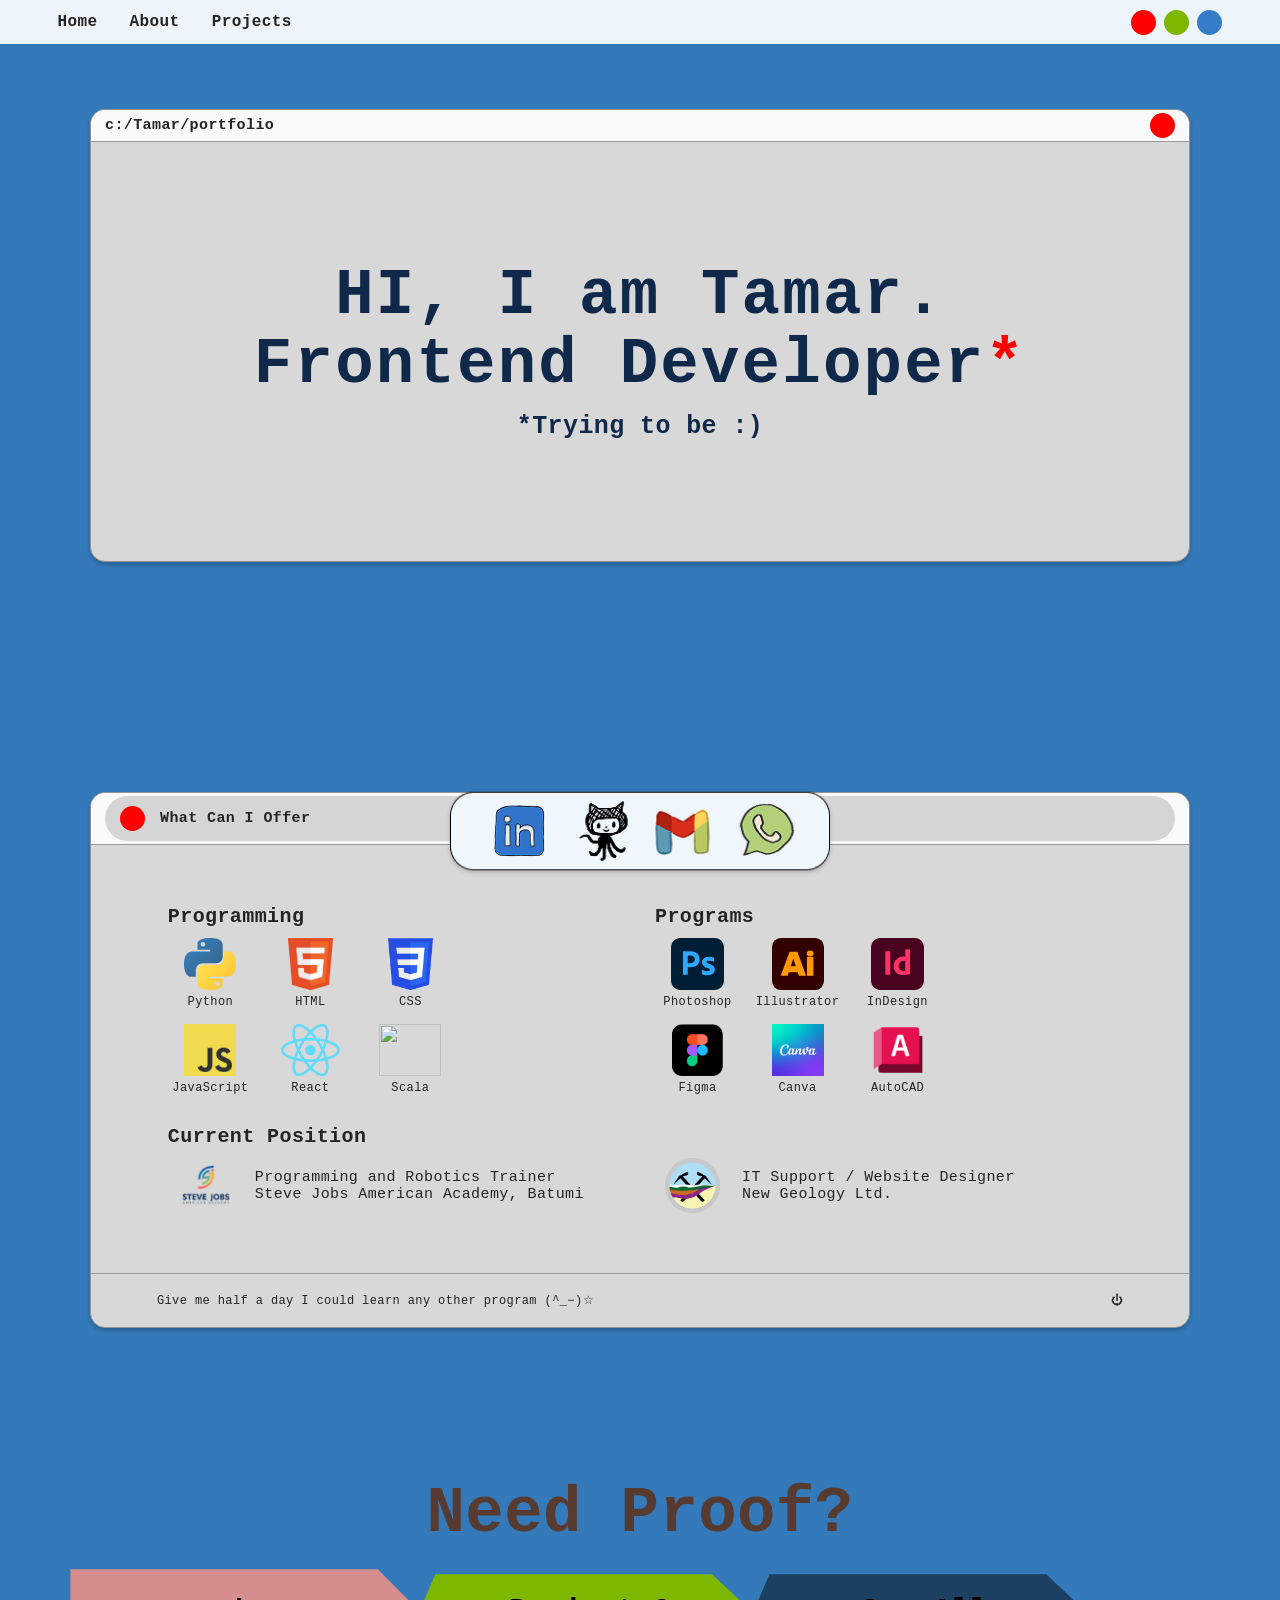
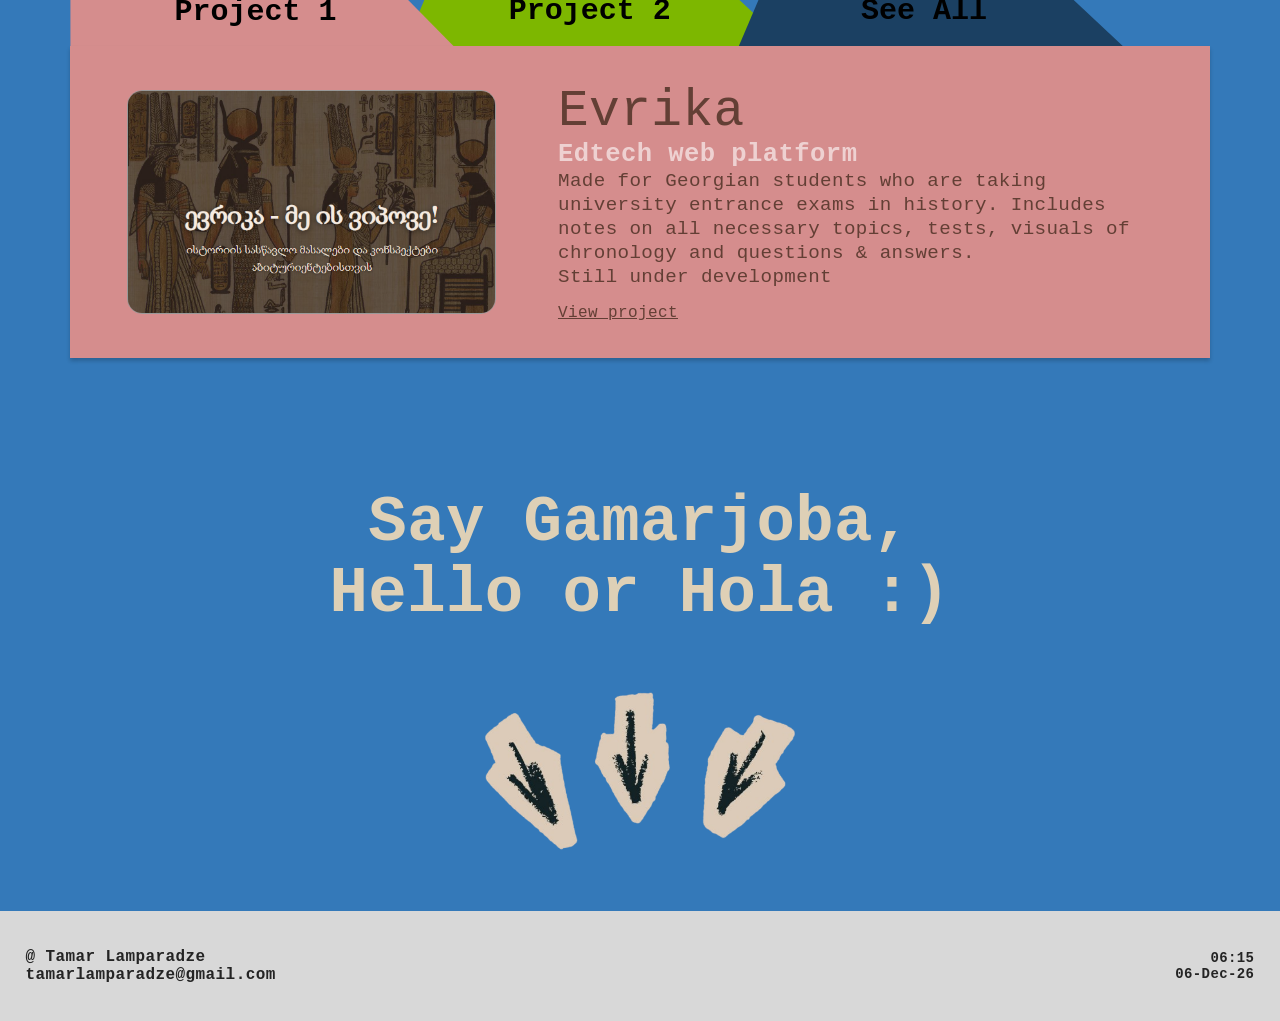
==== commit 085e02e8: "Updated About page" ====
--- a/index.html
+++ b/index.html
@@ -11,7 +11,7 @@
     <header class="nav">
         <nav>
             <a href="#home">Home</a>
-            <a href="#about">About</a>
+            <a href="about.html">About</a>
             <a href="#projects">Projects</a>
         </nav>
         <div class="lights">
@@ -100,8 +100,8 @@
                         <h3>Evrika</h3>
                         <h4>Edtech web platform</h4>
                         <p>Made for Georgian students who are taking university entrance exams in history. 
-                            Page includes notes on all necessary topics, tests, visuals of chronology and 
-                            questions and answers.
+                            Includes notes on all necessary topics, tests, visuals of chronology and 
+                            questions & answers.
                         </p>
                         <p>Still under development</p>
                         <a href="https://evrika.com.ge/">View project</a>
@@ -117,10 +117,10 @@
                     </div>
                 </div>
                 <div id="panel-3" role="tabpanel" aria-labelledby="tab-3" class="folder-panel gray" hidden>
-                    <div>
+                    <div style="color: aliceblue;">
                         <h3>Check Out Other Ones</h3>
-                        <p>Explore my other projects on GitHub.</p>
-                        <a href="projects.html">See All Projects</a>
+                        <p>Explore my other projects.</p>
+                        <a href="projects.html">Let's go</a>
                     </div>
                 </div>
             </div>
